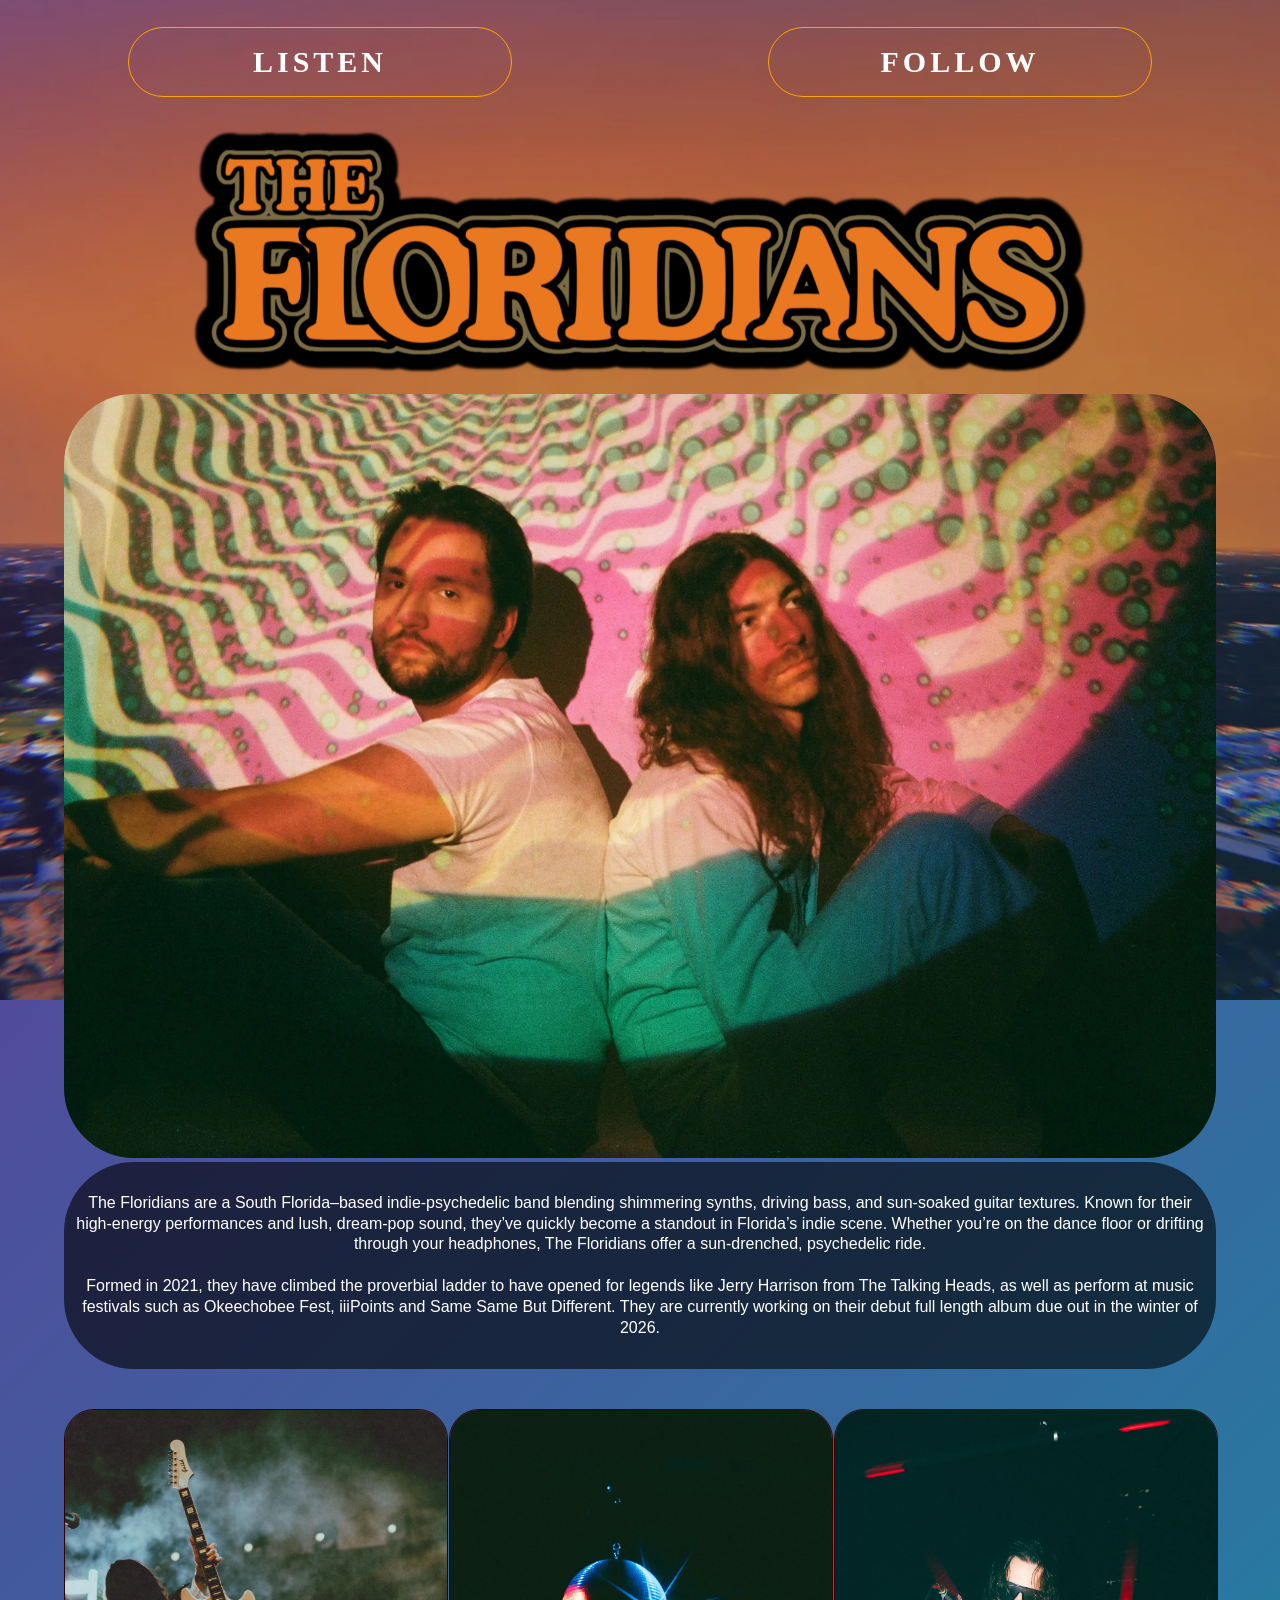
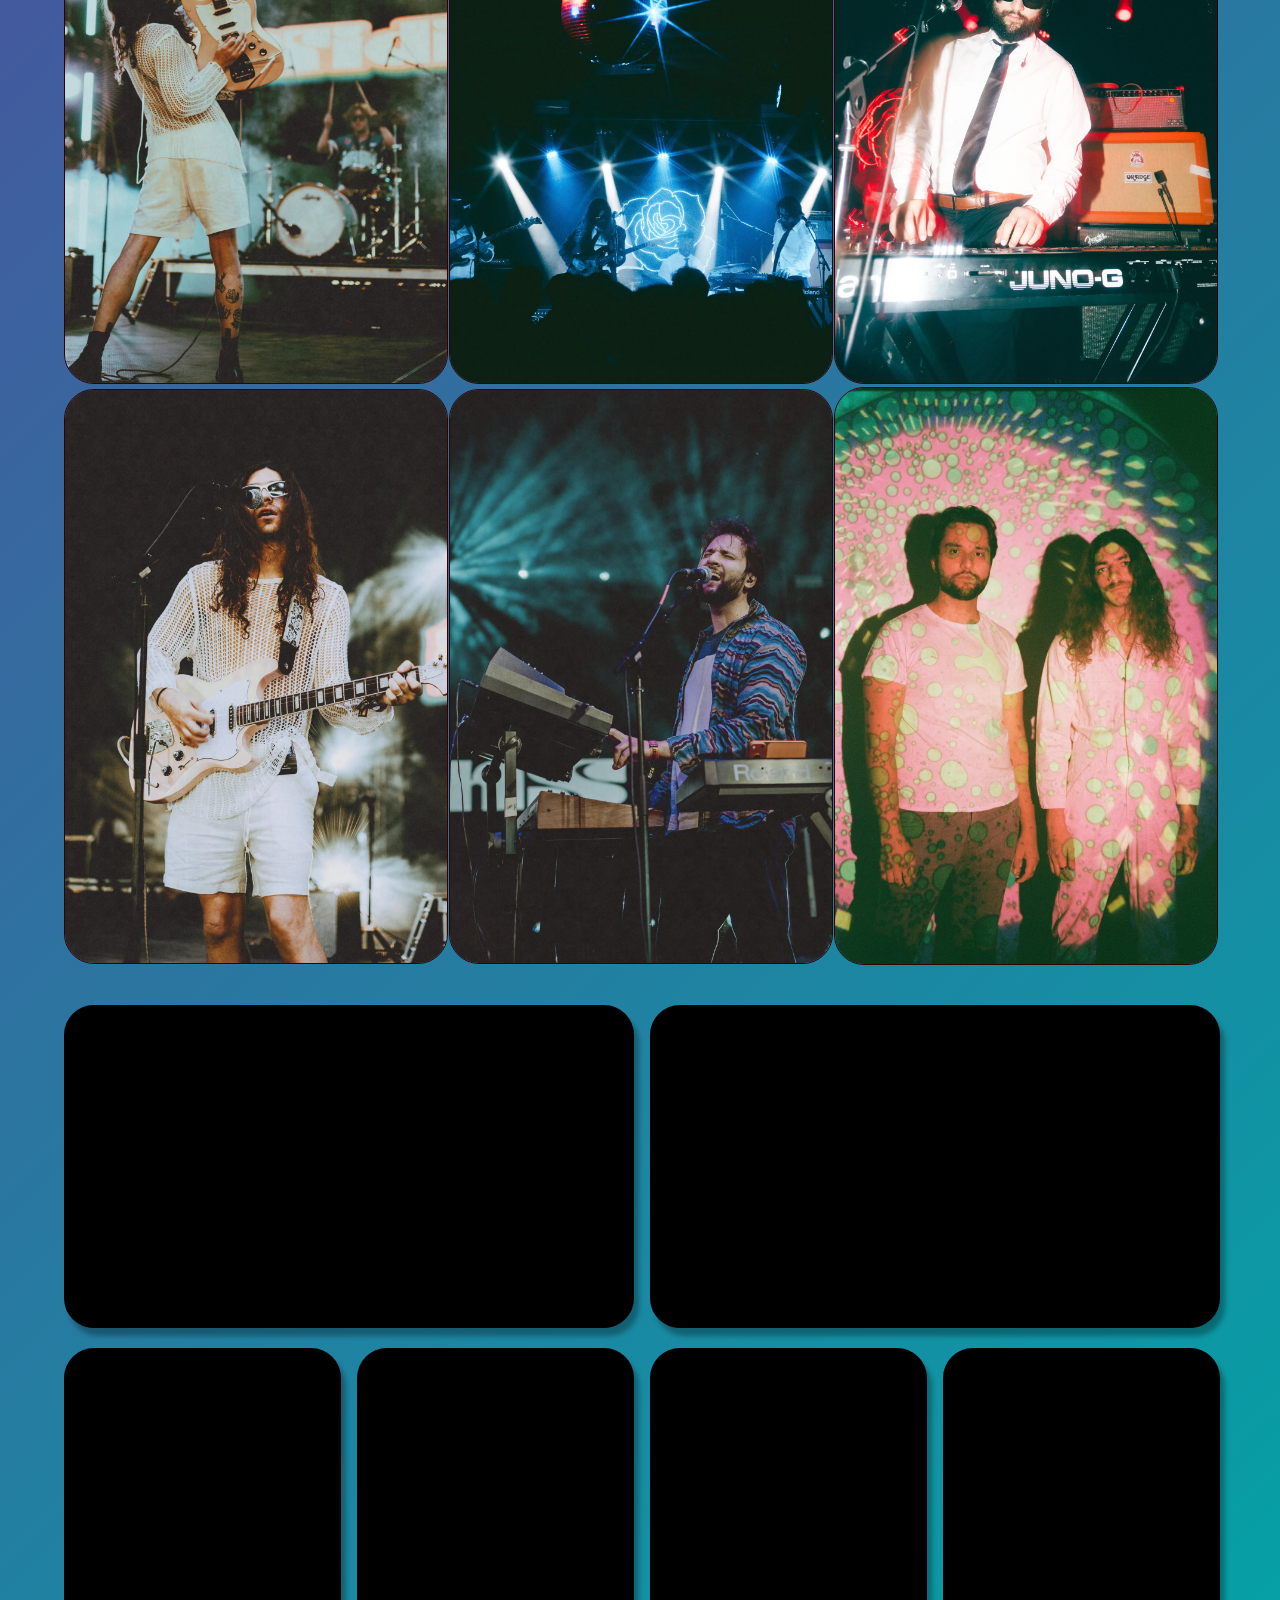
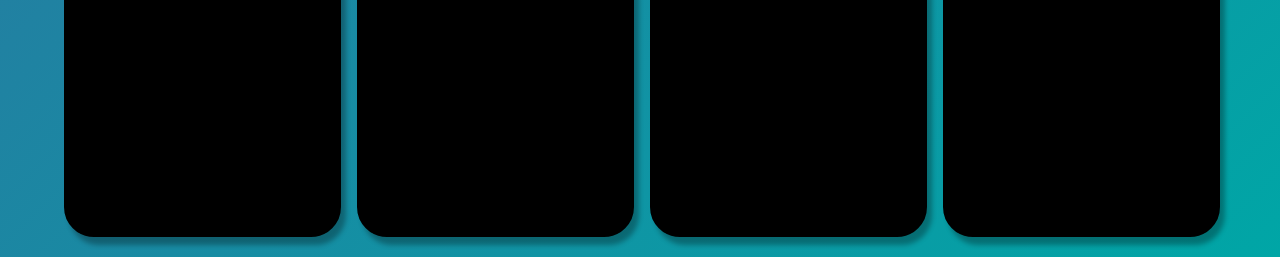
==== index.html @ f5551c06 "Added more videos" ====
<!DOCTYPE html>

<html lang="en">
	<head>
		<!-- Google tag (gtag.js) -->
		<script async src="https://www.googletagmanager.com/gtag/js?id=G-EZ2QXYM2PD"></script>
		<script>
			window.dataLayer = window.dataLayer || [];
			function gtag(){dataLayer.push(arguments);}
			gtag('js', new Date());

			gtag('config', 'G-EZ2QXYM2PD');
		</script>

		<meta charset="UTF-8">
		<title>The Floridians</title>

		<meta name="viewport" content="width=device-width, initial-scale=1.0, viewport-fit=cover">

		<link rel="stylesheet" href="CSS/general.css">
		<link rel="stylesheet" href="CSS/header.css">
		<link rel="stylesheet" href="CSS/main.css">
		<link rel="stylesheet" href="CSS/videos.css">
		<link rel="stylesheet" href="CSS/PromoPics.css">
		<link rel="stylesheet" href="CSS/popups.css">
		<link rel="stylesheet" href="CSS/linkButtons.css">

		<link rel="icon" type="image/png" href="FloridiansPictures/The Floridians-2.svg">

	</head>

	<body>

		<header class="header">
		</header>

		<div class = "headerButtonContainer">
			<div class="button">
				<button class="headerButton" id="openStreamingPlatforms">LISTEN</button>
			</div>

			<div class="button">
				<button class="headerButton" id="openSocials">FOLLOW</button>
			</div>
		</div>

		<dialog class="streamingPlatformPopup" id="socialsPopup">

				<video class="popupBackgroundVideo" autoplay muted loop playsinline>
					<source src="FloridiansPictures/3p_reel_floridians.mov" type="video/mp4">
				</video>

			<div class="popupContent">
				<button class="popupCloseButton" id="closeSocials">X</button>
				<h2>Follow The Floridians</h2>
				<div class="streamingPlatformList">
					<a class="streamingPlatformLink" href="https://www.instagram.com/thefloridiansband?utm_source=ig_web_button_share_sheet&igsi=ZDNlZDc0MzIxNw==" target="_blank">
						<img class="streamingLogo" src="FloridiansPictures/socialsLogo/instagram.svg" alt="Instagram">
					</a>
					<a class="streamingPlatformLink" href="https://www.tiktok.com/@thefloridiansband" target="_blank">
						<img class="streamingLogo" src="FloridiansPictures/socialsLogo/tiktok.svg" alt="TikTok">
					</a>
					<a class="streamingPlatformLink" href="https://www.youtube.com/@TheFloridians" target="_blank">
						<img class="streamingLogo" src="FloridiansPictures/socialsLogo/youtube.svg" alt="YouTube">
					</a>
					<a class="streamingPlatformLink" href="https://www.facebook.com/thefloridiansband/" target="_blank">
						<img class="streamingLogo" src="FloridiansPictures/socialsLogo/facebook.svg" alt="Facebook">
					</a>
					<a class="streamingPlatformLink" href="https://www.youtube.com/embed/QDia3e12czc?autoplay=1" target="_blank">
						<img class="streamingLogo" src="FloridiansPictures/socialsLogo/x.svg" alt="X">
					</a>
					<a class="streamingPlatformLink" href="https://www.youtube.com/embed/QDia3e12czc?autoplay=1" target="_blank">
						<img class="streamingLogo" src="FloridiansPictures/socialsLogo/bandcamp.svg" alt="BandCamp">
					</a>
					<a class="streamingPlatformLink" href="https://www.threads.com/@thefloridiansband" target="_blank">
						<img class="streamingLogo" src="FloridiansPictures/socialsLogo/threads.png" alt="Threads">
					</a>
				</div>
			</div>
		</dialog>

		<dialog class="streamingPlatformPopup" id="streamingPlatformsPopup">
			<video class="popupBackgroundVideo" autoplay muted loop playsinline>
				<source src="FloridiansPictures/copy_509F8D40-8C6A-4B45-8958-5988C7917666.MP4" type="video/mp4">
			</video>

			<div class="popupContent">
				<button class="popupCloseButton" id="closeStreamingPlatforms">X</button>
				<h2>Stream The Floridians Anywhere</h2>
				<div class="streamingPlatformList">
					<a class="streamingPlatformLink" href="https://open.spotify.com/artist/0bfisWAKeTgT3JMMxTUM9r?si=rfEm60VYQiuInTXdhNrtGw" target="_blank">
						<img class="streamingLogo" src="FloridiansPictures/streamingLogos/spotify.svg" alt="Spotify">
					</a>
					<a class="streamingPlatformLink" href="https://music.apple.com/us/artist/the-floridians/1614185028" target="_blank">
						<img class="streamingLogo" src="FloridiansPictures/streamingLogos/apple-music.svg" alt="Apple Music">
					</a>
					<a class="streamingPlatformLink" href="https://tidal.com/artist/4366032" target="_blank">
						<img class="streamingLogo" src="FloridiansPictures/streamingLogos/tidal.svg" alt="Tidal">
					</a>
					<a class="streamingPlatformLink" href="https://soundcloud.com/thefloridiansband" target="_blank">
						<img class="streamingLogo" src="FloridiansPictures/streamingLogos/soundcloud.svg" alt="SoundCloud">
					</a>
					<a class="streamingPlatformLink" href="https://music.youtube.com/channel/UCwfnJFEpa6EDxDknet7xW6w" target="_blank">
						<img class="streamingLogo" src="FloridiansPictures/streamingLogos/youtube-music.svg" alt="YouTube Music">
					</a>
					<a class="streamingPlatformLink" href="https://music.amazon.com/artists/B09VGGH9JL/the-floridians" target="_blank">
						<img class="streamingLogo" src="FloridiansPictures/streamingLogos/amazon-music.webp" alt="Amazon Music">
					</a>
					<a class="streamingPlatformLink" href="https://www.pandora.com/artist/the-floridians/ARnqcPn7gpn7tV" target="_blank">
						<img class="streamingLogo" src="FloridiansPictures/streamingLogos/pandora.svg" alt="Pandora">
					</a>
					<a class="streamingPlatformLink" href="https://www.iheart.com/artist/the-floridians-37706692" target="_blank">
						<img class="streamingLogo" src="FloridiansPictures/streamingLogos/iheart.svg" alt="iHeart">
					</a>
				</div>
			</div>
		</dialog>

		<main class="mainSectionContainer">
			<div class="logoContainer">
				<img class="logo" src="FloridiansPictures/The_Floridians_cropped.svg" alt="">
			</div>

			<div class="mainSection">
				<img class="bioImage" src="FloridiansPictures/000006370037.webp" alt="The Floridians Photo">
				<div class="bio">
					<div class="bioParagraph">
						<p class="bioText">
							The Floridians are a South Florida–based indie-psychedelic band blending shimmering synths, driving bass, and sun-soaked guitar textures.
							Known for their high-energy performances and lush, dream-pop sound, they’ve quickly become a standout in Florida’s indie scene.
							Whether you’re on the dance floor or drifting through your headphones, The Floridians offer a sun-drenched, psychedelic ride.
							<br><br>
							Formed in 2021, they have climbed the proverbial ladder to have opened for legends like Jerry Harrison from The Talking Heads, as well as perform at music festivals such as Okeechobee Fest, iiiPoints and Same Same But Different.
							They are currently working on their debut full length album due out in the winter of 2026.
						</p>
					</div>
				</div>
			</div>

			<section class="promoPicContainer">
				<h1 class="promoPicTitle"></h1>
				<div class="promoPicGrid">
					<img class="promoPic" src="FloridiansPictures/PromoPhotos/Ian%20Guitar%20Okee.webp" alt="Ian Guitar">
					<img class="promoPic" src="FloridiansPictures/PromoPhotos/DiscoBall.webp" alt="Discoball">
					<img class="promoPic" src="FloridiansPictures/PromoPhotos/David%20Keys.webp" alt="David Keys">
					<img class="promoPic" src="FloridiansPictures/PromoPhotos/Ian%20Guitar%20Singer.webp" alt="Ian Guitar/singing">
					<img class="promoPic" src="FloridiansPictures/PromoPhotos/David%20Singing.webp" alt="David Singing">
					<img class="promoPic" src="FloridiansPictures/PromoPhotos/000006370030-2.webp" alt="Leaning Back">
				</div>
			</section>

			<section class="videosContainer">
				<h1 class="videoTitle"></h1>
				<div class="videoGridHorizontal">
					<iframe class="videoHorizontal"
					        src="https://www.youtube.com/embed/TG09lIoA9UI"
					        title="The Ground Performance"
					        loading="lazy"
					        allowfullscreen>
					</iframe>
					<iframe class="videoHorizontal"
					        src="https://www.youtube.com/embed/7DjycvzYC7Y?si=wHOdWYs0V5wQ3oJu"
					        title="The Floridians - Dunes (Live at the Bridge)"
					        loading="lazy"
					        allowfullscreen>
					</iframe>
				</div>

				<div class="videoGridVertical">
					<iframe class="videoVertical"
					        src="https://www.youtube.com/embed/Mc1hu1911jY"
					        title="Welcome to The Floridians"
					        loading="lazy"
					        allowfullscreen>
					</iframe>
					<iframe class="videoVertical"
					        src="https://www.youtube.com/embed/_6HzLIJPH2A"
					        title="The Ground Performance"
					        loading="lazy"
					        allowfullscreen>
					</iframe>
					<iframe class="videoVertical"
					        src="https://www.youtube.com/embed/_6HzLIJPH2A"
					        title="The Ground Performance"
					        loading="lazy"
					        allowfullscreen>
					</iframe>
					<iframe class="videoVertical"
					        src="https://www.youtube.com/embed/_6HzLIJPH2A"
					        title="The Ground Performance"
					        loading="lazy"
					        allowfullscreen>
					</iframe>
				</div>

			</section>
		</main>
		<script src="Javascript/StreamingPlatforms.js"></script>
	</body>

</html>
---- CSS/general.css ----
html {
    background: black;
    background: linear-gradient(135deg, rebeccapurple, #00a6a6);
}


body {
    margin: 0;
    min-height: 100vh;
    position: relative;
    isolation: isolate;
}

body::before {
    content: "";
    position: fixed;
    top: -100px;
    right: 0;
    bottom: -100px;
    left: 0;

    background-image: url("../FloridiansPictures/IMG_6022.webp");
    background-position: center;
    background-size: cover;
    background-repeat: no-repeat;
    opacity: .7;

    z-index: -1;
}
---- CSS/header.css ----
.header{
    width: 100%;
    height: 20px;
}


@media (max-width: 650px) {

    .header {
        height: 60px;
        border-radius: 50px;
        min-width: 300px;
    }

    .title {
        font-size: 25px;
        white-space: nowrap;
    }

    .headerPicture {
        height: 28px;
    }

}
---- CSS/main.css ----
/* Front Page*/
.mainSectionContainer{
    position: relative;
    display: flex;
    flex-direction: column;
    align-items: center;
    width: 100%;
    margin-top: 110px;
}

.mainSection{
    margin-top: 20px;
    width: min(90%, 1250px);

}

.logoContainer {
    width: 100%;
}

.logo {
    display: block;
    width: 70%;
    margin: 0 auto;
}

.bioImage{
    width: 100%;
    border-radius: 70px;
}

.bio{
    border-radius: 70px;
    z-index: 102;
    font-stretch: auto;
    background-color: rgba(0, 0, 0, 0.6);
}

.bioHeader{
    text-align: center;
    color: #ffffff;
    font-weight: 700;
    margin-bottom: -5px;
}

.bioParagraph{
    text-align: center;
    padding: 15px 10px 15px 10px;
    font-family: Helvetica, serif;
    font-weight: 500;
    line-height: 130%;
    color: white;
}

@media (max-width: 1040px) {

    .bioParagraph {
        padding: 20px 10px 10px 20px;
        font-size: 16px;
    }

}

@media (max-width: 650px) {

    .mainSectionContainer{
        margin-top: 70px;
    }

    .bioParagraph {
        padding: 15px 15px 15px 25px;
        font-size: 14px;
    }
}

@media (max-width: 500px){
    .mainSectionContainer{
        margin-top: 55px;
    }
}
---- CSS/videos.css ----
.videosContainer{
    width: 90%;
    margin: 0 auto 20px;
}

.videoTitle{
    font-family: Georgia, serif;
    font-weight: bold;
    text-align: center;
    color: lightgrey;
    letter-spacing: 1px;
    text-decoration: underline;
}

.videoGridHorizontal{
    display: grid;
    grid-template-columns: repeat(2, minmax(0, 1fr));
    gap: 20px;
    justify-content: center;
}

.videoGridVertical{
    display: grid;
    grid-template-columns: repeat(4, minmax(0, 1fr));
    gap: 20px;
    justify-content: center;
}
.videoHorizontal{
    width: 100%;
    aspect-ratio: 16 / 9;
    object-fit: contain;
    background-color: black;
    border: 2px solid black;
    border-radius: 30px;
    box-shadow: 5px 8px 5px rgba(0, 0, 0, 0.3);
    margin-bottom: 20px;
}

.videoVertical{
    width: 100%;
    aspect-ratio: 9 / 16;
    object-fit: contain;
    background-color: black;
    border-style: solid;
    border-width: 2px;
    border-radius: 30px;
    border-color: black;
    box-shadow: 5px 8px 5px rgba(0, 0, 0, 0.3);

}



@media (max-width: 1040px) {

    .videoGridVertical {
        grid-template-columns: repeat(2, minmax(120px, 900px));
    }

    .videoGridHorizontal{
        grid-template-columns: minmax(250px, 900px);
    }
}
---- CSS/PromoPics.css ----
.promoPicContainer{
    width: 90%;
    margin: 20px auto;
    justify-items: center;
}

.promoPicGrid{
    display: grid;
    grid-template-columns: repeat(3, 1fr);
    justify-content: center;
    align-items: center;
    gap: 3px;
}

.promoPic{
    width: 100%;
    border-radius: 30px;
    border: solid 1px #350000;
}

.promoPicTitle{
    font-family: Georgia, serif;
    font-weight: bold;
    text-align: center;
    color: lightgrey;
    letter-spacing: 1px;
    text-decoration: underline;
    white-space: nowrap;
}

@media (max-width: 1040px) {

    .promoPicGrid {
        grid-template-columns: repeat(2, minmax(140px, 1fr));
    }
}
---- CSS/popups.css ----
.streamingPlatformPopup{
    position: fixed;
    width: max(300px, 25%);
    height: 600px;
    background: none;
    border-radius: 40px;}

.popupCloseButton{
    position: fixed;
    text-align: right;
    background-color: transparent;
    color: #a5a5a5;
    cursor: pointer;
    border-radius: 50%;
    border: #a5a5a5 1px solid;
}

.popupContent{
    position: relative;
    z-index: 1;

    height: 100%;
    overflow-y: auto;

    color: white;
}

.popupBackgroundVideo{
    position: absolute;
    inset: 0;
    padding: 0;

    width: 100%;
    height: 100%;

    object-fit: cover;
    z-index: 0;
}

.streamingPlatformPopup::backdrop {
    background-color: rgba(0, 0, 0, 0.7);
}

.streamingPlatformPopup h2{
    font-family: Georgia, serif;
    -webkit-text-stroke: 1px black;
    font-size: 25px;
    text-align: center;
    padding-top: 60px;

}

.popupHeaderImage{
    display: block;
    margin: 0 auto 10px;
    border: black 1px solid;
    border-radius: 10px;
}

.streamingPlatformList{
    padding-top: 50px;
    display: flex;
    flex-direction: column;
    flex: 1;
    width: 100%;
    row-gap: 10px;
}

.streamingPlatformLink{
    display: flex;
    justify-content: center;
    flex: 1;
    border: 2px solid black;
    border-radius: 20px;
    padding: 5px 5px;
    justify-items: center;
    background-color: #e1e1e1;
    box-shadow: 2px 3px 8px rgb(60 60 60);
}

.streamingLogo{
    width: 100px;
    height: 27px;
}
---- CSS/linkButtons.css ----
.headerButtonContainer{
    position: fixed;
    top: 27px;
    display: flex;
    width: 100%;
    z-index: 500;
    align-items: center;
    margin: 0;
}

.button{
    display: flex;
    flex: 1;
    justify-content: space-evenly;
}

.headerButton{
    width: 60%;
    font-family: Georgia, serif;
    font-weight: bold;
    font-size: clamp(17px, 3vw, 30px);
    height: 70px;
    border-radius: 40px;
    cursor: pointer;
    color: white;
    border: orange 1px solid;
    background: transparent;
    letter-spacing: 4px;

    /*box-shadow:*/
    /*    0 0 10px orange,*/
    /*    0 0 20px #810081;*/

    animation: bgcolor 10s ease-in-out infinite, textglow 10s ease-in-out infinite;
}

@media (max-width: 500px) {
    .headerButton{
        width: 70%;
        height: 55px;
    }
}

@keyframes bgcolor {
    0% {
        box-shadow: 0 0 20px orange,
                    0 0 40px #810081;
    }

    50% {
        box-shadow: 0 0 30px orange,
                    0 0 30px #810081;
    }

    100% {
        box-shadow: 0 0 20px orange,
                    0 0 40px #810081;
    }
}

@keyframes textglow {
    0%{
        text-shadow: 0 0 0 #ffffff,
                    0 0 5px #ffffff;
    }

    50%{
        text-shadow: 0 0 1px #ffffff,
                     0 0 2px #ffffff,
                    0 0 3px #ffffff;
    }

    100%{
        text-shadow: 0 0 0 #ffffff,
        0 0 5px #ffffff;
    }

}
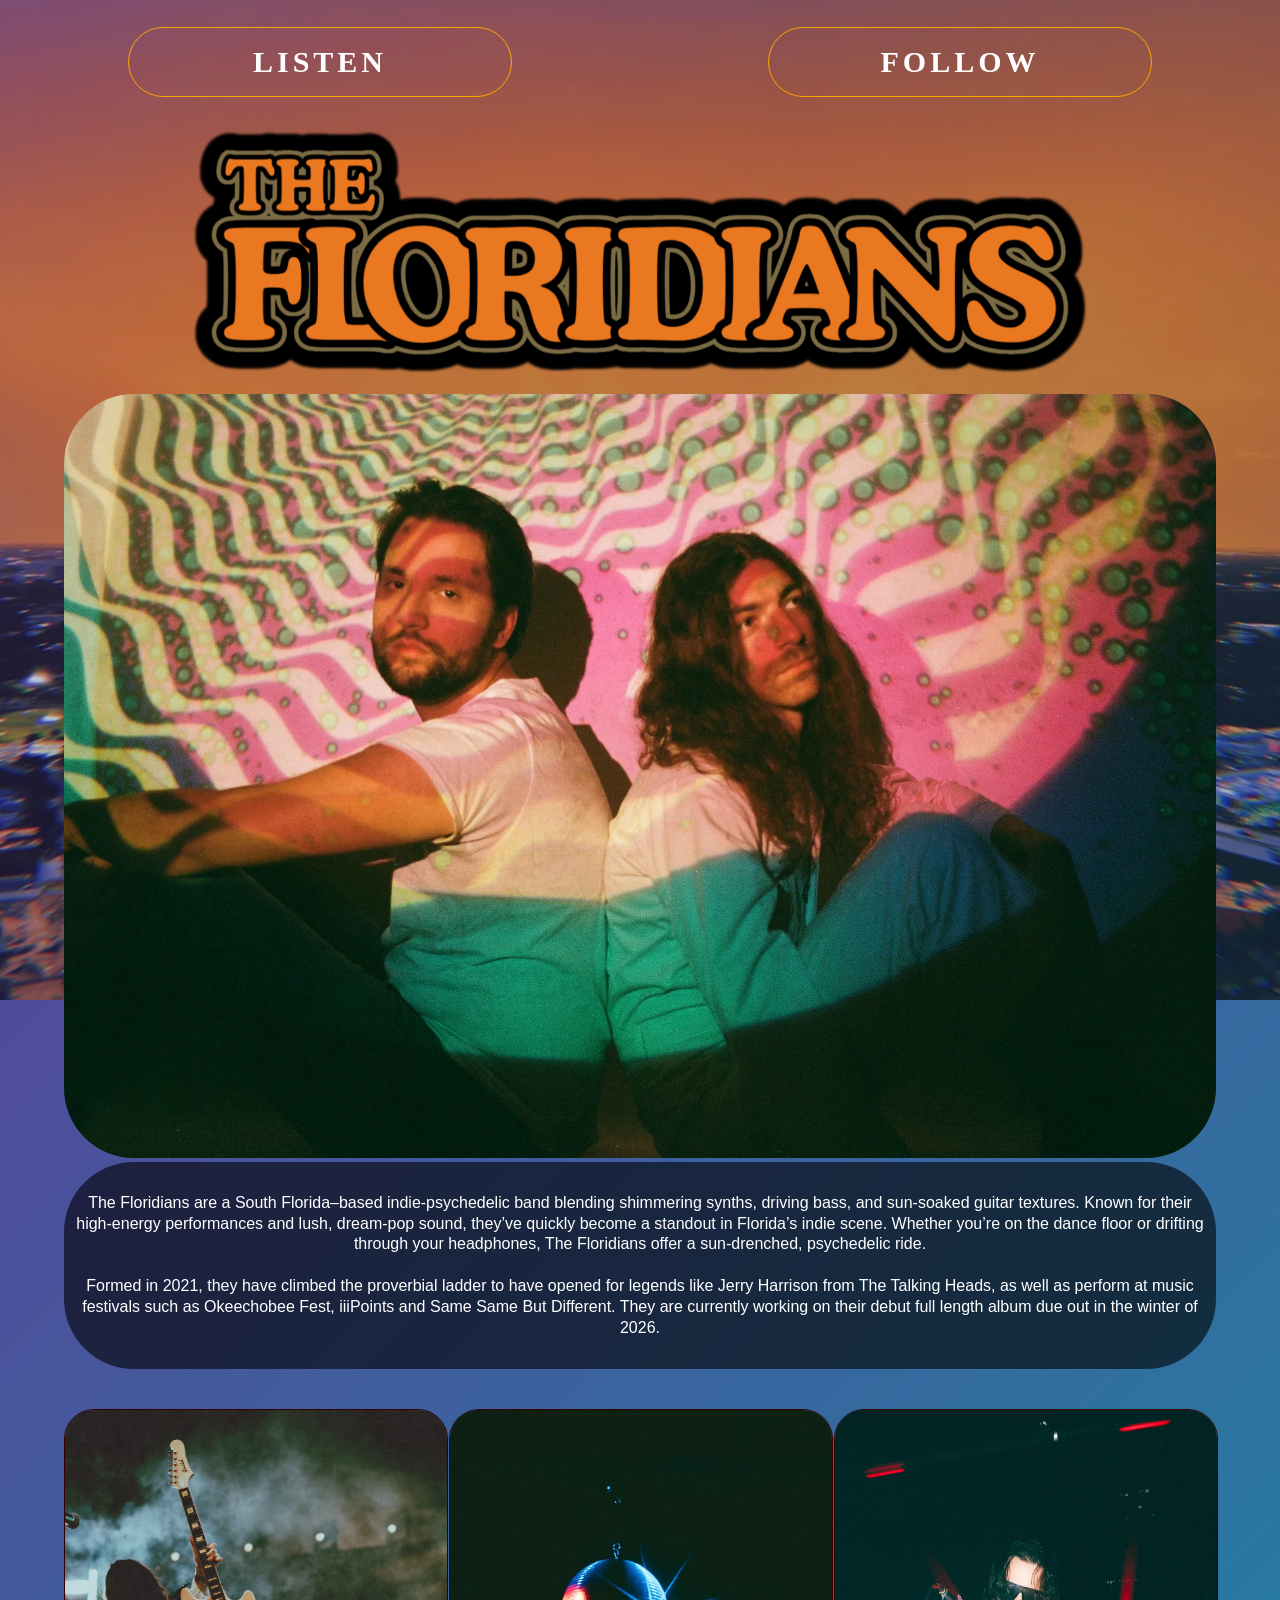
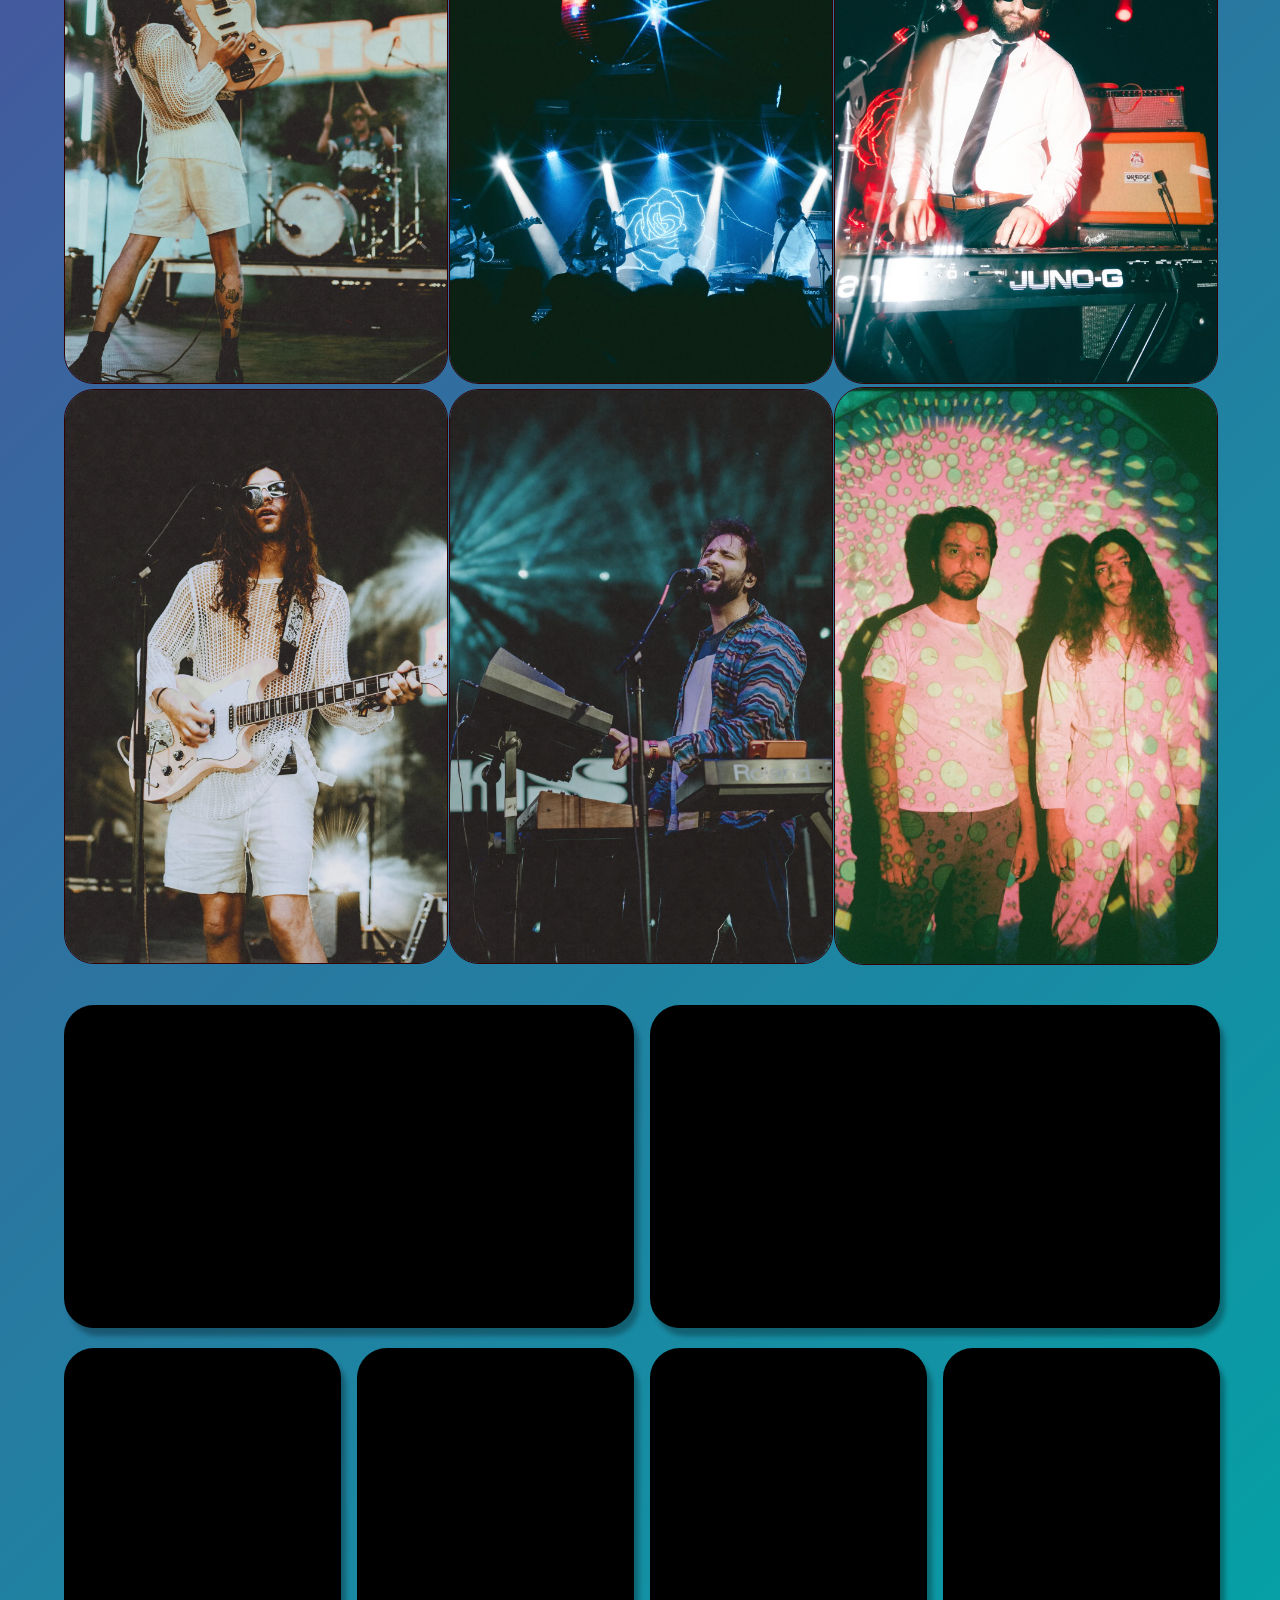
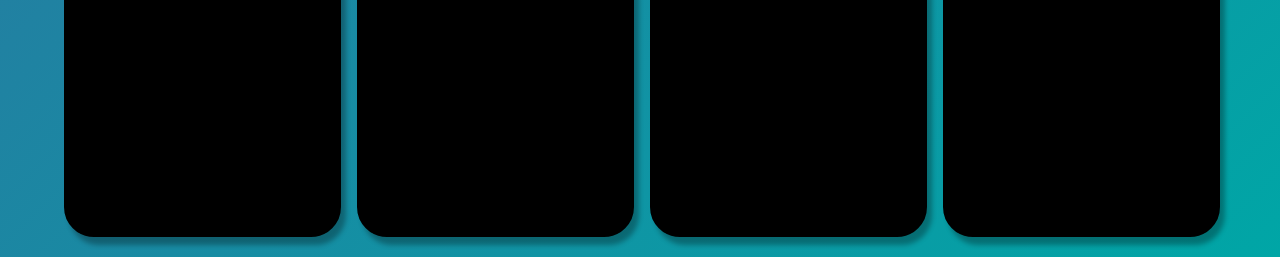
==== commit 9f0377f5: "Added x and bandcamp" ====
--- a/index.html
+++ b/index.html
@@ -66,10 +66,10 @@
 					<a class="streamingPlatformLink" href="https://www.facebook.com/thefloridiansband/" target="_blank">
 						<img class="streamingLogo" src="FloridiansPictures/socialsLogo/facebook.svg" alt="Facebook">
 					</a>
-					<a class="streamingPlatformLink" href="https://www.youtube.com/embed/QDia3e12czc?autoplay=1" target="_blank">
+					<a class="streamingPlatformLink" href="https://x.com/thefloridiansx" target="_blank">
 						<img class="streamingLogo" src="FloridiansPictures/socialsLogo/x.svg" alt="X">
 					</a>
-					<a class="streamingPlatformLink" href="https://www.youtube.com/embed/QDia3e12czc?autoplay=1" target="_blank">
+					<a class="streamingPlatformLink" href="https://thefloridians.bandcamp.com/" target="_blank">
 						<img class="streamingLogo" src="FloridiansPictures/socialsLogo/bandcamp.svg" alt="BandCamp">
 					</a>
 					<a class="streamingPlatformLink" href="https://www.threads.com/@thefloridiansband" target="_blank">
@@ -153,20 +153,32 @@
 				<h1 class="videoTitle"></h1>
 				<div class="videoGridHorizontal">
 					<iframe class="videoHorizontal"
+					        src="https://www.youtube.com/embed/7DjycvzYC7Y?si=wHOdWYs0V5wQ3oJu"
+					        title="The Floridians - Dunes (Live at the Bridge)"
+					        loading="lazy"
+					        allowfullscreen>
+					</iframe>
+					<iframe class="videoHorizontal"
 					        src="https://www.youtube.com/embed/TG09lIoA9UI"
 					        title="The Ground Performance"
 					        loading="lazy"
 					        allowfullscreen>
 					</iframe>
-					<iframe class="videoHorizontal"
-					        src="https://www.youtube.com/embed/7DjycvzYC7Y?si=wHOdWYs0V5wQ3oJu"
-					        title="The Floridians - Dunes (Live at the Bridge)"
-					        loading="lazy"
-					        allowfullscreen>
-					</iframe>
 				</div>
 
 				<div class="videoGridVertical">
+					<iframe class="videoVertical"
+					        src="https://www.youtube.com/embed/D9tQOfuk9Lw"
+					        title="Okeechobee 2026"
+					        loading="lazy"
+					        allowfullscreen>
+					</iframe>
+					<iframe class="videoVertical"
+					        src="https://www.youtube.com/embed/LJN0k7hj8_U"
+					        title="iiiPoints 2024"
+					        loading="lazy"
+					        allowfullscreen>
+					</iframe>
 					<iframe class="videoVertical"
 					        src="https://www.youtube.com/embed/Mc1hu1911jY"
 					        title="Welcome to The Floridians"
@@ -174,20 +186,8 @@
 					        allowfullscreen>
 					</iframe>
 					<iframe class="videoVertical"
-					        src="https://www.youtube.com/embed/_6HzLIJPH2A"
-					        title="The Ground Performance"
-					        loading="lazy"
-					        allowfullscreen>
-					</iframe>
-					<iframe class="videoVertical"
-					        src="https://www.youtube.com/embed/_6HzLIJPH2A"
-					        title="The Ground Performance"
-					        loading="lazy"
-					        allowfullscreen>
-					</iframe>
-					<iframe class="videoVertical"
-					        src="https://www.youtube.com/embed/_6HzLIJPH2A"
-					        title="The Ground Performance"
+					        src="https://www.youtube.com/embed/SMhlwYawVtI"
+					        title="The Ground 2022"
 					        loading="lazy"
 					        allowfullscreen>
 					</iframe>
--- a/CSS/videos.css
+++ b/CSS/videos.css
@@ -53,12 +53,12 @@
 
 @media (max-width: 1040px) {
 
+    .videoGridHorizontal{
+        grid-template-columns: minmax(250px, 900px);
+    }
+
     .videoGridVertical {
         grid-template-columns: repeat(2, minmax(120px, 900px));
-    }
-
-    .videoGridHorizontal{
-        grid-template-columns: minmax(250px, 900px);
     }
 }
 
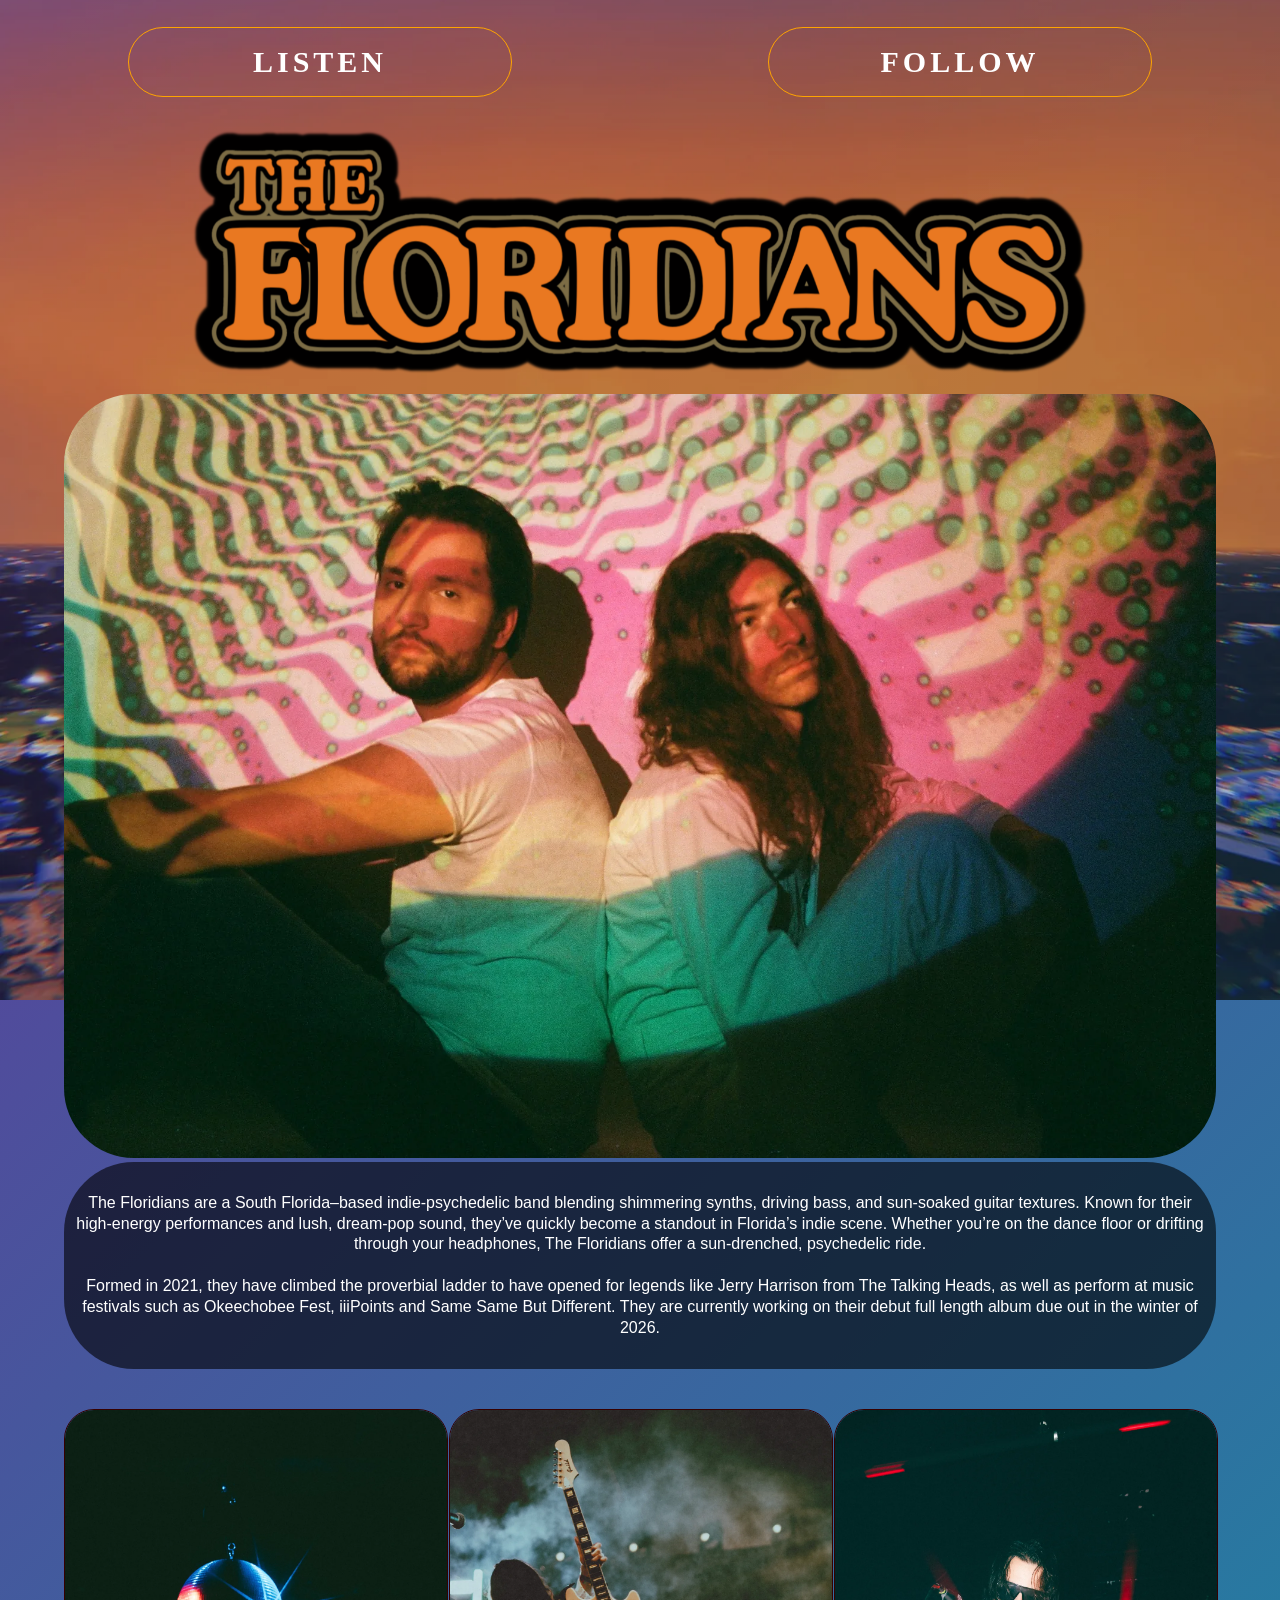
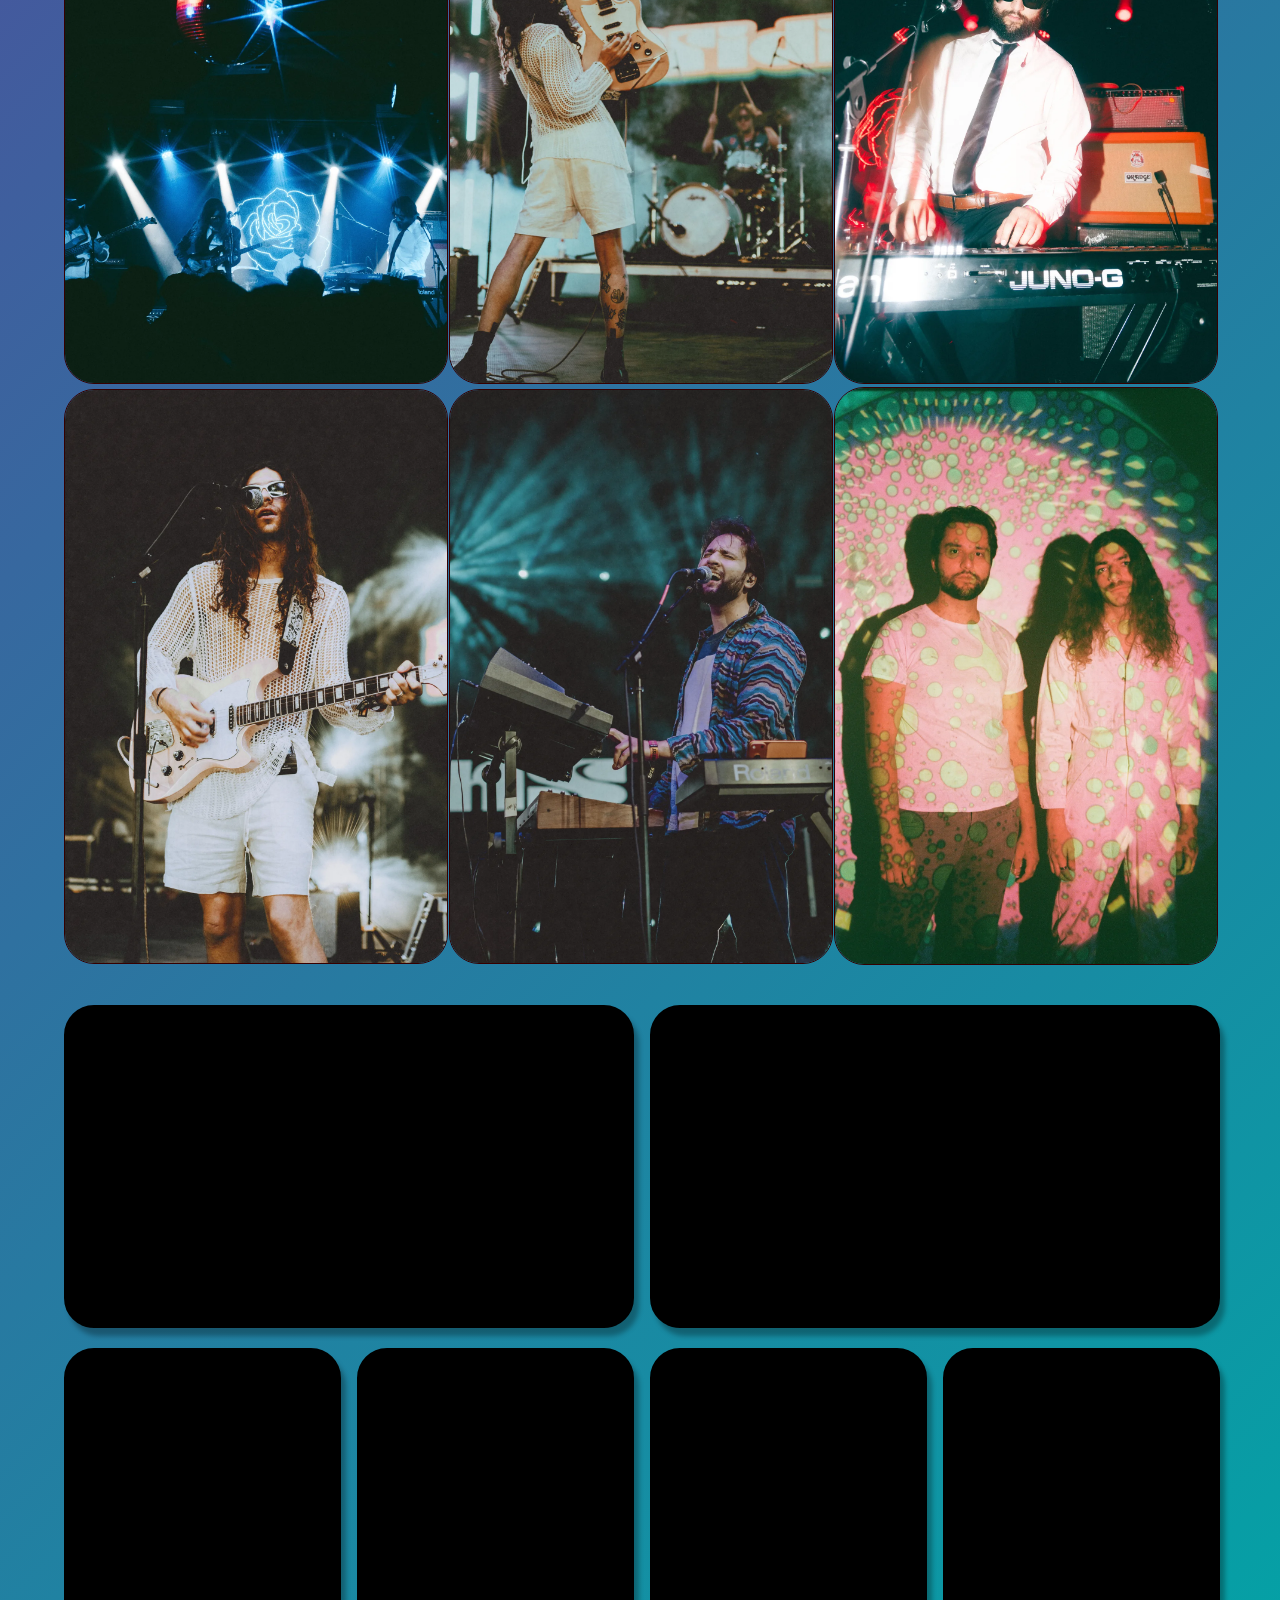
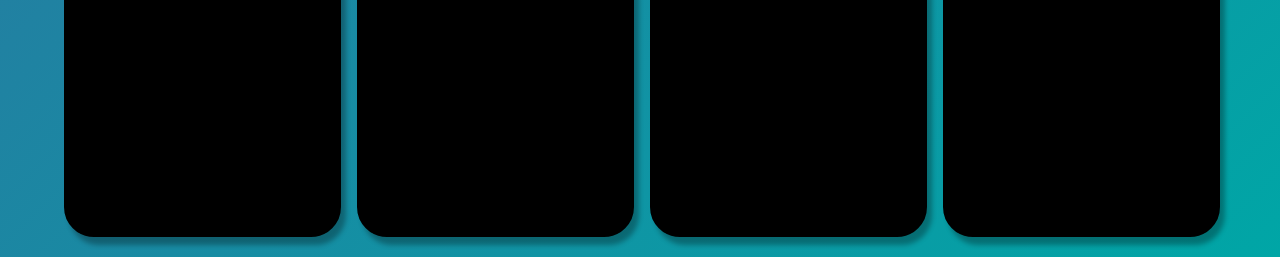
==== commit a249990b: "Changed photos order" ====
--- a/index.html
+++ b/index.html
@@ -140,8 +140,8 @@
 			<section class="promoPicContainer">
 				<h1 class="promoPicTitle"></h1>
 				<div class="promoPicGrid">
+					<img class="promoPic" src="FloridiansPictures/PromoPhotos/DiscoBall.webp" alt="Discoball">
 					<img class="promoPic" src="FloridiansPictures/PromoPhotos/Ian%20Guitar%20Okee.webp" alt="Ian Guitar">
-					<img class="promoPic" src="FloridiansPictures/PromoPhotos/DiscoBall.webp" alt="Discoball">
 					<img class="promoPic" src="FloridiansPictures/PromoPhotos/David%20Keys.webp" alt="David Keys">
 					<img class="promoPic" src="FloridiansPictures/PromoPhotos/Ian%20Guitar%20Singer.webp" alt="Ian Guitar/singing">
 					<img class="promoPic" src="FloridiansPictures/PromoPhotos/David%20Singing.webp" alt="David Singing">
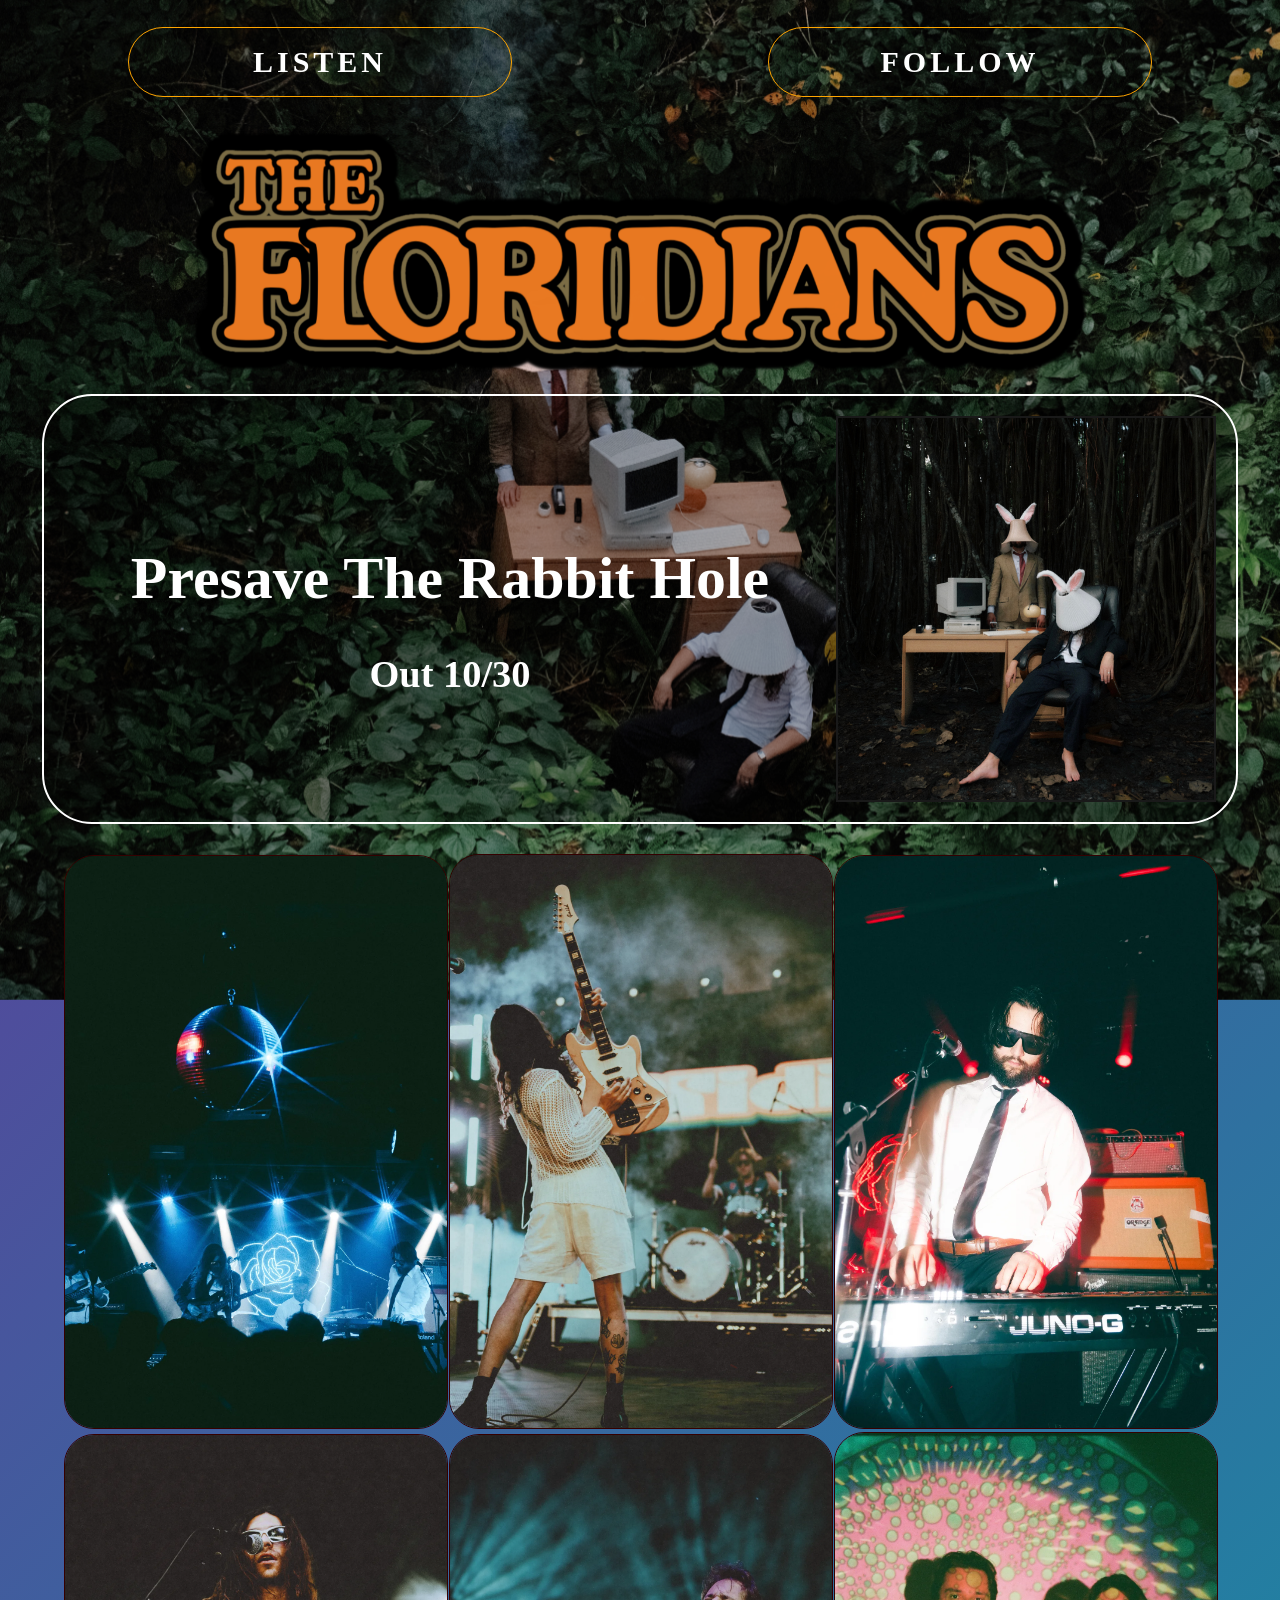
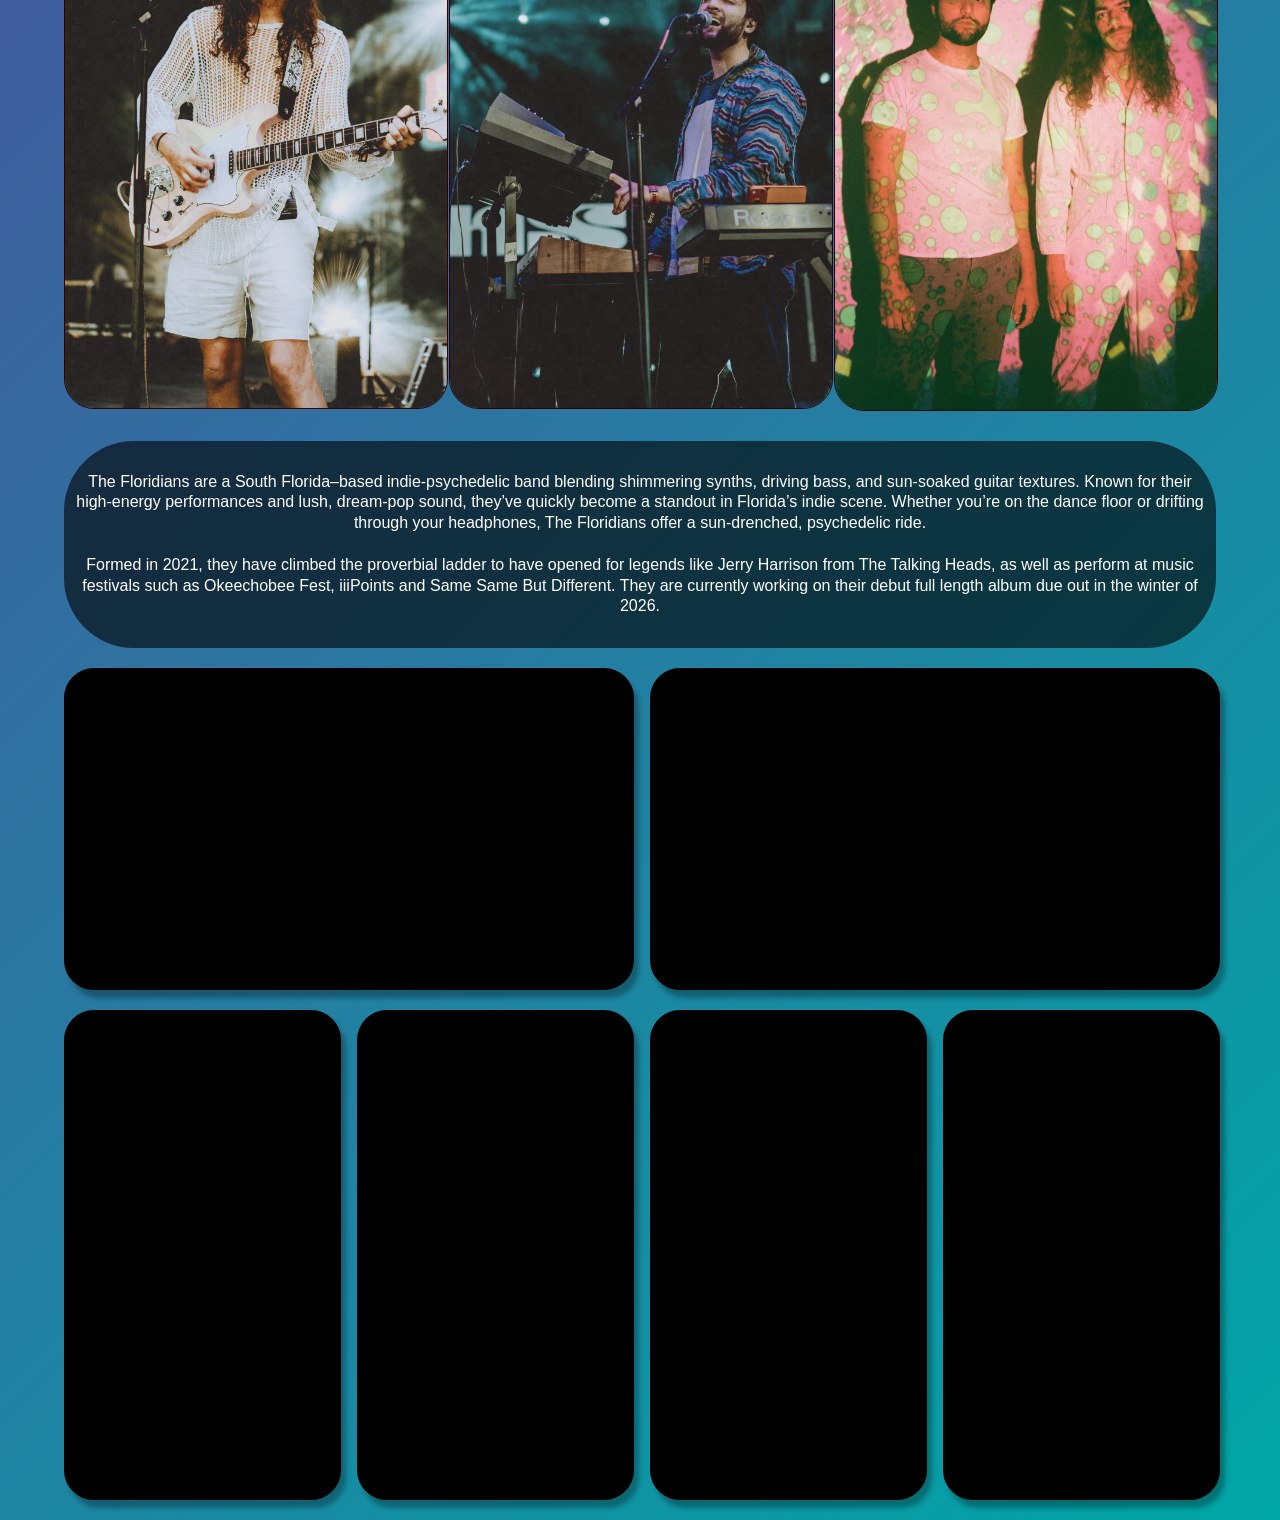
==== commit 51205035: "Changed the layout to promote The Rabbit Hole" ====
--- a/index.html
+++ b/index.html
@@ -24,6 +24,7 @@
 		<link rel="stylesheet" href="CSS/PromoPics.css">
 		<link rel="stylesheet" href="CSS/popups.css">
 		<link rel="stylesheet" href="CSS/linkButtons.css">
+		<link rel="stylesheet" href="CSS/newRelease.css">
 
 		<link rel="icon" type="image/png" href="FloridiansPictures/The Floridians-2.svg">
 
@@ -117,12 +118,73 @@
 		</dialog>
 
 		<main class="mainSectionContainer">
+
 			<div class="logoContainer">
 				<img class="logo" src="FloridiansPictures/The_Floridians_cropped.svg" alt="">
 			</div>
 
+			<a class="newReleaseContainer" href="https://distrokid.com/hyperfollow/thefloridians/the-rabbit-hole?ref=release" target="_blank">
+				<div class="newReleaseText">
+					<h3>Presave The Rabbit Hole</h3>
+					<p>Out 10/30</p>
+				</div>
+				<img class="newReleaseImage" src="FloridiansPictures/IMG_8281.JPEG" alt="New Release">
+			</a>
+
+<!--			<button class="newReleaseContainer" id="openNewRelease">-->
+<!--				<p class="newReleaseText">Stream the Rabbit Hole</p>-->
+<!--				<img class="newReleaseImage" src="FloridiansPictures/IMG_8281.JPEG" alt="New Release">-->
+<!--			</button>-->
+
+<!--			<dialog class="streamingPlatformPopup" id="newReleaseStreaming">-->
+
+<!--				<video class="popupBackgroundVideo" autoplay muted loop playsinline>-->
+<!--					<source src="FloridiansPictures/IMG_8389 2.mov" type="video/mp4">-->
+<!--				</video>-->
+
+<!--				<div class="popupContent">-->
+<!--					<button class="popupCloseButton" id="closeNewRelease">X</button>-->
+<!--					<h2>Stream The Rabbit Hole</h2>-->
+<!--					<div class="streamingPlatformList">-->
+<!--						<a class="streamingPlatformLink" href="https://www.instagram.com/thefloridiansband?utm_source=ig_web_button_share_sheet&igsi=ZDNlZDc0MzIxNw==" target="_blank">-->
+<!--							<img class="streamingLogo" src="FloridiansPictures/socialsLogo/instagram.svg" alt="Instagram">-->
+<!--						</a>-->
+<!--						<a class="streamingPlatformLink" href="https://www.tiktok.com/@thefloridiansband" target="_blank">-->
+<!--							<img class="streamingLogo" src="FloridiansPictures/socialsLogo/tiktok.svg" alt="TikTok">-->
+<!--						</a>-->
+<!--						<a class="streamingPlatformLink" href="https://www.youtube.com/@TheFloridians" target="_blank">-->
+<!--							<img class="streamingLogo" src="FloridiansPictures/socialsLogo/youtube.svg" alt="YouTube">-->
+<!--						</a>-->
+<!--						<a class="streamingPlatformLink" href="https://www.facebook.com/thefloridiansband/" target="_blank">-->
+<!--							<img class="streamingLogo" src="FloridiansPictures/socialsLogo/facebook.svg" alt="Facebook">-->
+<!--						</a>-->
+<!--						<a class="streamingPlatformLink" href="https://x.com/thefloridiansx" target="_blank">-->
+<!--							<img class="streamingLogo" src="FloridiansPictures/socialsLogo/x.svg" alt="X">-->
+<!--						</a>-->
+<!--						<a class="streamingPlatformLink" href="https://thefloridians.bandcamp.com/" target="_blank">-->
+<!--							<img class="streamingLogo" src="FloridiansPictures/socialsLogo/bandcamp.svg" alt="BandCamp">-->
+<!--						</a>-->
+<!--						<a class="streamingPlatformLink" href="https://www.threads.com/@thefloridiansband" target="_blank">-->
+<!--							<img class="streamingLogo" src="FloridiansPictures/socialsLogo/threads.png" alt="Threads">-->
+<!--						</a>-->
+<!--					</div>-->
+<!--				</div>-->
+<!--			</dialog>-->
+
+			<section class="promoPicContainer">
+				<h1 class="promoPicTitle"></h1>
+				<div class="promoPicGrid">
+					<img class="promoPic" src="FloridiansPictures/PromoPhotos/DiscoBall.webp" alt="Discoball">
+					<img class="promoPic" src="FloridiansPictures/PromoPhotos/Ian%20Guitar%20Okee.webp" alt="Ian Guitar">
+					<img class="promoPic" src="FloridiansPictures/PromoPhotos/David%20Keys.webp" alt="David Keys">
+					<img class="promoPic" src="FloridiansPictures/PromoPhotos/Ian%20Guitar%20Singer.webp" alt="Ian Guitar/singing">
+					<img class="promoPic" src="FloridiansPictures/PromoPhotos/David%20Singing.webp" alt="David Singing">
+					<img class="promoPic" src="FloridiansPictures/PromoPhotos/000006370030-2.webp" alt="Leaning Back">
+				</div>
+			</section>
+
 			<div class="mainSection">
-				<img class="bioImage" src="FloridiansPictures/000006370037.webp" alt="The Floridians Photo">
+				<!-- <img class="bioImage" src="FloridiansPictures/" alt="The Floridians Photo"> -->
 				<div class="bio">
 					<div class="bioParagraph">
 						<p class="bioText">
@@ -137,23 +199,11 @@
 				</div>
 			</div>
 
-			<section class="promoPicContainer">
-				<h1 class="promoPicTitle"></h1>
-				<div class="promoPicGrid">
-					<img class="promoPic" src="FloridiansPictures/PromoPhotos/DiscoBall.webp" alt="Discoball">
-					<img class="promoPic" src="FloridiansPictures/PromoPhotos/Ian%20Guitar%20Okee.webp" alt="Ian Guitar">
-					<img class="promoPic" src="FloridiansPictures/PromoPhotos/David%20Keys.webp" alt="David Keys">
-					<img class="promoPic" src="FloridiansPictures/PromoPhotos/Ian%20Guitar%20Singer.webp" alt="Ian Guitar/singing">
-					<img class="promoPic" src="FloridiansPictures/PromoPhotos/David%20Singing.webp" alt="David Singing">
-					<img class="promoPic" src="FloridiansPictures/PromoPhotos/000006370030-2.webp" alt="Leaning Back">
-				</div>
-			</section>
-
 			<section class="videosContainer">
 				<h1 class="videoTitle"></h1>
 				<div class="videoGridHorizontal">
 					<iframe class="videoHorizontal"
-					        src="https://www.youtube.com/embed/7DjycvzYC7Y?si=wHOdWYs0V5wQ3oJu"
+					        src="https://www.youtube.com/embed/iVfQ1AWMobI?si=h4CkFVuetbAZ0dUA"
 					        title="The Floridians - Dunes (Live at the Bridge)"
 					        loading="lazy"
 					        allowfullscreen>
@@ -165,7 +215,6 @@
 					        allowfullscreen>
 					</iframe>
 				</div>
-
 				<div class="videoGridVertical">
 					<iframe class="videoVertical"
 					        src="https://www.youtube.com/embed/D9tQOfuk9Lw"
@@ -194,7 +243,9 @@
 				</div>
 
 			</section>
+
 		</main>
+
 		<script src="Javascript/StreamingPlatforms.js"></script>
 	</body>
 
--- a/CSS/general.css
+++ b/CSS/general.css
@@ -14,16 +14,15 @@
 body::before {
     content: "";
     position: fixed;
-    top: -100px;
+    top: -200px;
     right: 0;
     bottom: -100px;
     left: 0;
 
-    background-image: url("../FloridiansPictures/IMG_6022.webp");
+    background-image: url("../FloridiansPictures/IMG_8274.JPG");
     background-position: center;
     background-size: cover;
     background-repeat: no-repeat;
-    opacity: .7;
 
     z-index: -1;
 }
--- a/CSS/header.css
+++ b/CSS/header.css
@@ -1,6 +1,6 @@
 .header{
     width: 100%;
-    height: 20px;
+    height:20px;
 }
 
 
--- a/CSS/main.css
+++ b/CSS/main.css
@@ -12,11 +12,11 @@
 .mainSection{
     margin-top: 20px;
     width: min(90%, 1250px);
-
 }
 
 .logoContainer {
     width: 100%;
+    maring-bottom: 80px;
 }
 
 .logo {
@@ -68,6 +68,10 @@
         margin-top: 70px;
     }
 
+    .logoContainer {
+        margin-bottom: 0;
+    }
+
     .bioParagraph {
         padding: 15px 15px 15px 25px;
         font-size: 14px;
--- a/CSS/PromoPics.css
+++ b/CSS/PromoPics.css
@@ -1,6 +1,6 @@
 .promoPicContainer{
     width: 90%;
-    margin: 20px auto;
+    margin: 10px auto;
     justify-items: center;
 }
 
--- a/CSS/popups.css
+++ b/CSS/popups.css
@@ -3,7 +3,8 @@
     width: max(300px, 25%);
     height: 600px;
     background: none;
-    border-radius: 40px;}
+    border-radius: 40px;
+}
 
 .popupCloseButton{
     position: fixed;
@@ -47,6 +48,7 @@
     font-size: 25px;
     text-align: center;
     padding-top: 60px;
+    hite-space: nowrap;
 
 }
 
--- a/CSS/newRelease.css
+++ b/CSS/newRelease.css
@@ -0,0 +1,91 @@
+.newReleaseContainer {
+    display: flex;
+    width: clamp(90%, 80%, 2rem);
+    background-color: rgb(0, 0, 0, .3);
+    justify-content: center;
+    align-items: center;
+    border-radius: 50px;
+    padding: 20px;
+    cursor: pointer;
+    margin-top: 20px;
+    animation: textglow 10s ease-in-out infinite;
+    border: white 2px solid;
+    text-decoration: none;
+}
+
+.newReleaseImage {
+    flex: 1;
+    width: clamp(20vw, 20vw, 100vw);
+    margin: 0px;
+    border: rgb(25, 25, 25) 2px solid;
+}
+
+.newReleaseText{
+    flex: 2;
+    font-size: clamp(1.25rem, 4vw, 4vw);
+    font-weight: bold;
+    color: white;
+    margin: 10px;
+    text-align: center;
+}
+
+.newReleaseText p {
+    font-size: clamp(1rem, 3.5vw, 3vw);
+    margin-top: -20px;
+}
+
+@media screen and (max-width: 500px) {
+    .newReleaseContainer {
+        padding: 10px;
+        border: none;
+        background-color: transparent;
+        margin-top: 10px;
+        margin-bottom: -30px;
+    }
+
+    .newReleaseImage {
+        width: 50%;
+    }
+
+    .newReleaseText {
+        border: white 2px solid;
+        padding: 10px;
+        border-radius: 50px;
+    }
+}
+
+@keyframes newReleasebgcolor {
+    0% {
+        box-shadow: 0 0 20px rgb(30, 50, 35),
+        0 0 40px rgb(30, 50, 35);
+    }
+
+    50% {
+        box-shadow: 0 0 30px rgb(50, 35, 25),
+        0 0 30px rgb(50, 35, 25);
+    }
+
+    100% {
+        box-shadow: 0 0 20px rgb(30, 50, 35),
+        0 0 40px rgb(30, 50, 35);
+    }
+}
+
+@keyframes textglow {
+    0%{
+        text-shadow: 0 0 0 #ffffff,
+        0 0 5px #ffffff;
+    }
+
+    50%{
+        text-shadow: 0 0 1px #ffffff,
+        0 0 2px #ffffff,
+        0 0 3px #ffffff;
+    }
+
+    100%{
+        text-shadow: 0 0 0 #ffffff,
+        0 0 5px #ffffff;
+    }
+
+}
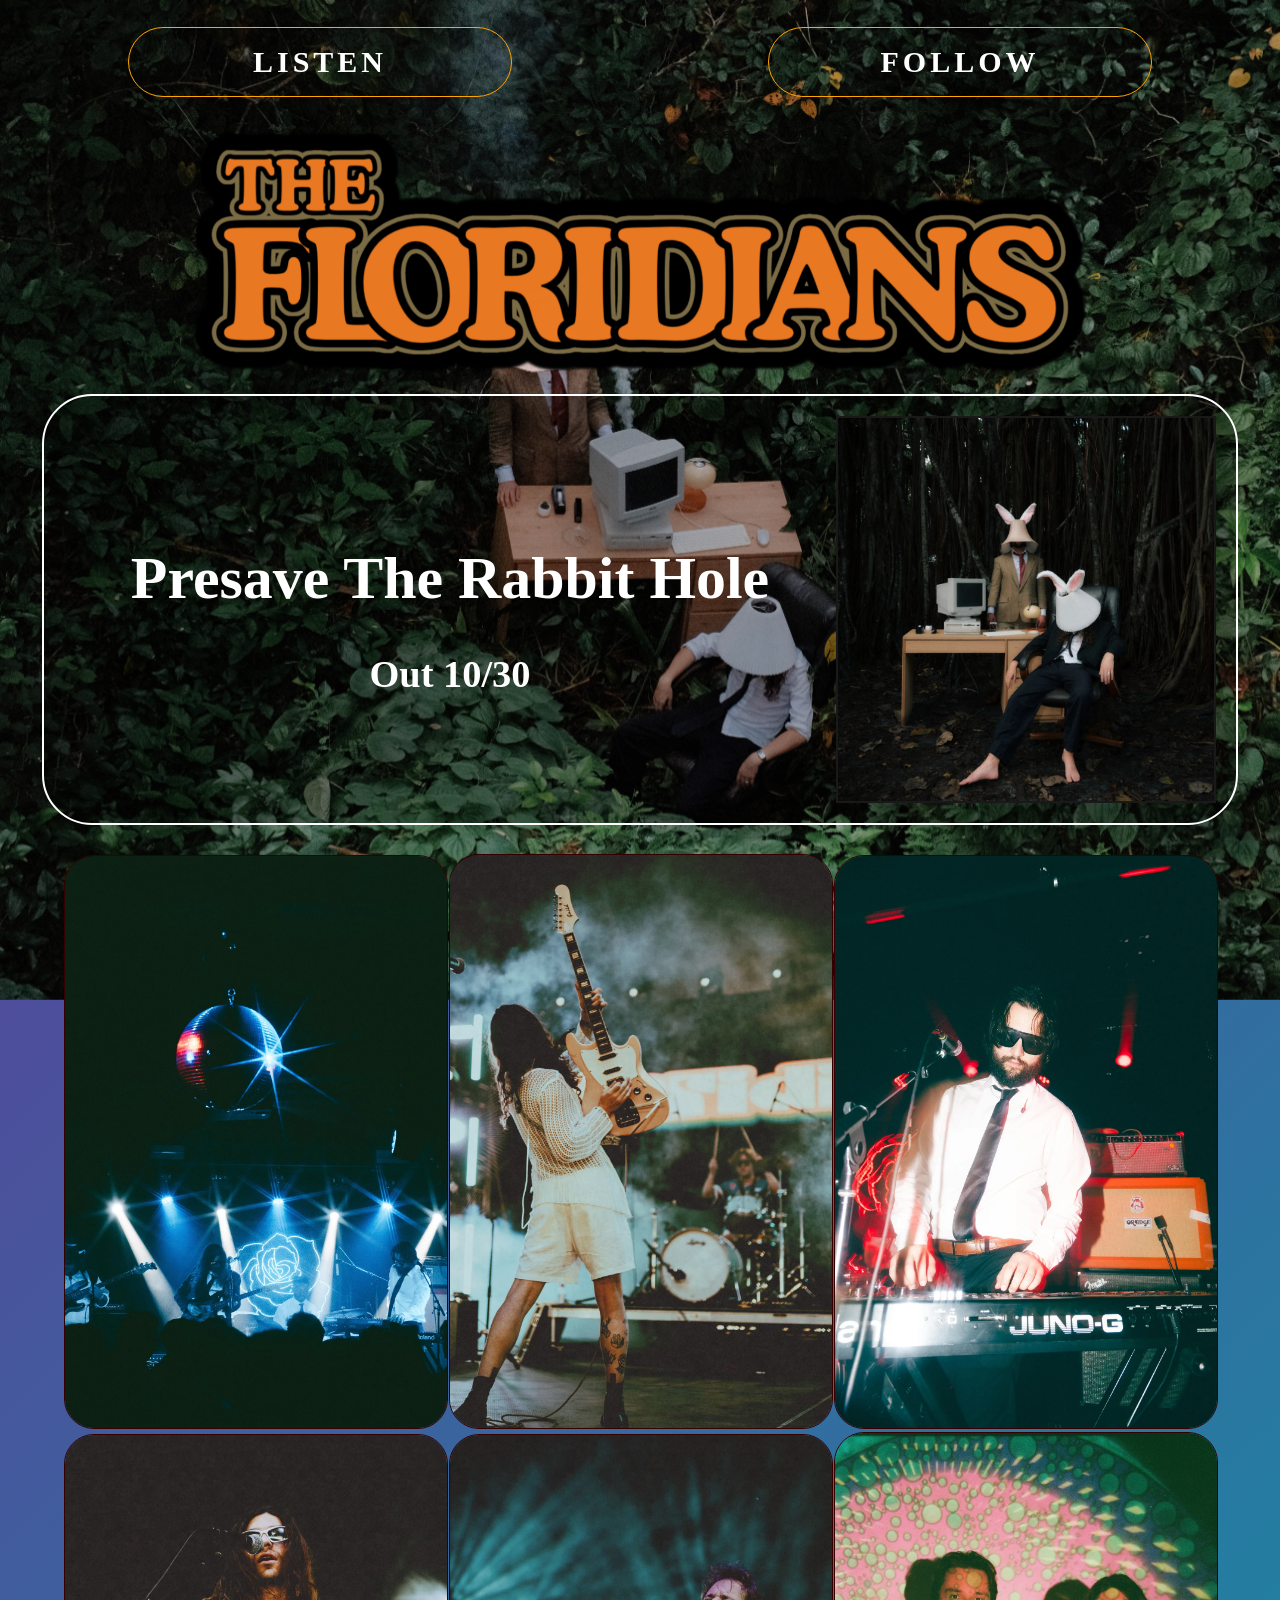
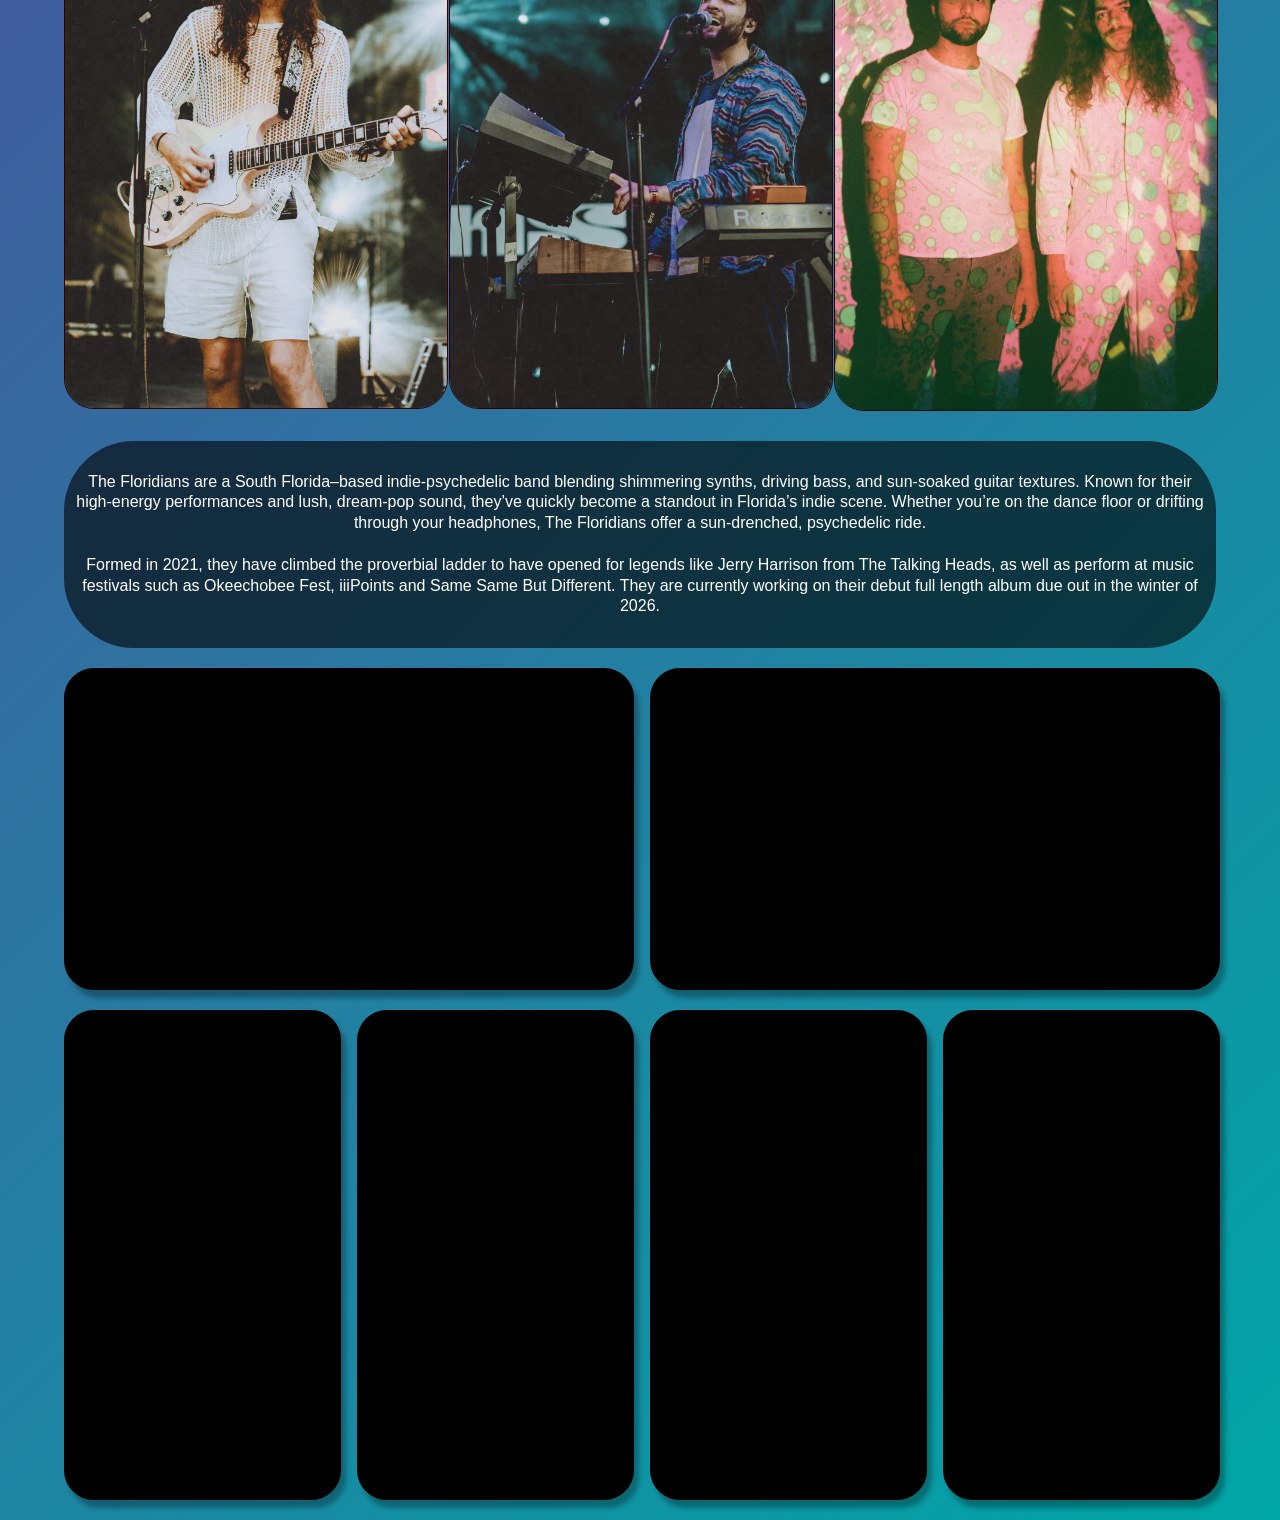
==== commit e65d8c49: "Faster Loading" ====
--- a/index.html
+++ b/index.html
@@ -48,7 +48,7 @@
 		<dialog class="streamingPlatformPopup" id="socialsPopup">
 
 				<video class="popupBackgroundVideo" autoplay muted loop playsinline>
-					<source src="FloridiansPictures/3p_reel_floridians.mov" type="video/mp4">
+					<source src="FloridiansPictures/3p_reel_floridians.mp4" type="video/mp4">
 				</video>
 
 			<div class="popupContent">
@@ -128,7 +128,7 @@
 					<h3>Presave The Rabbit Hole</h3>
 					<p>Out 10/30</p>
 				</div>
-				<img class="newReleaseImage" src="FloridiansPictures/IMG_8281.JPEG" alt="New Release">
+				<img class="newReleaseImage" src="FloridiansPictures/IMG_8281.webp" alt="New Release">
 			</a>
 
 <!--			<button class="newReleaseContainer" id="openNewRelease">-->
@@ -139,7 +139,7 @@
 <!--			<dialog class="streamingPlatformPopup" id="newReleaseStreaming">-->
 
 <!--				<video class="popupBackgroundVideo" autoplay muted loop playsinline>-->
-<!--					<source src="FloridiansPictures/IMG_8389 2.mov" type="video/mp4">-->
+<!--					<source src="FloridiansPictures/IMG_8389 2.mp4" type="video/mp4">-->
 <!--				</video>-->
 
 <!--				<div class="popupContent">-->
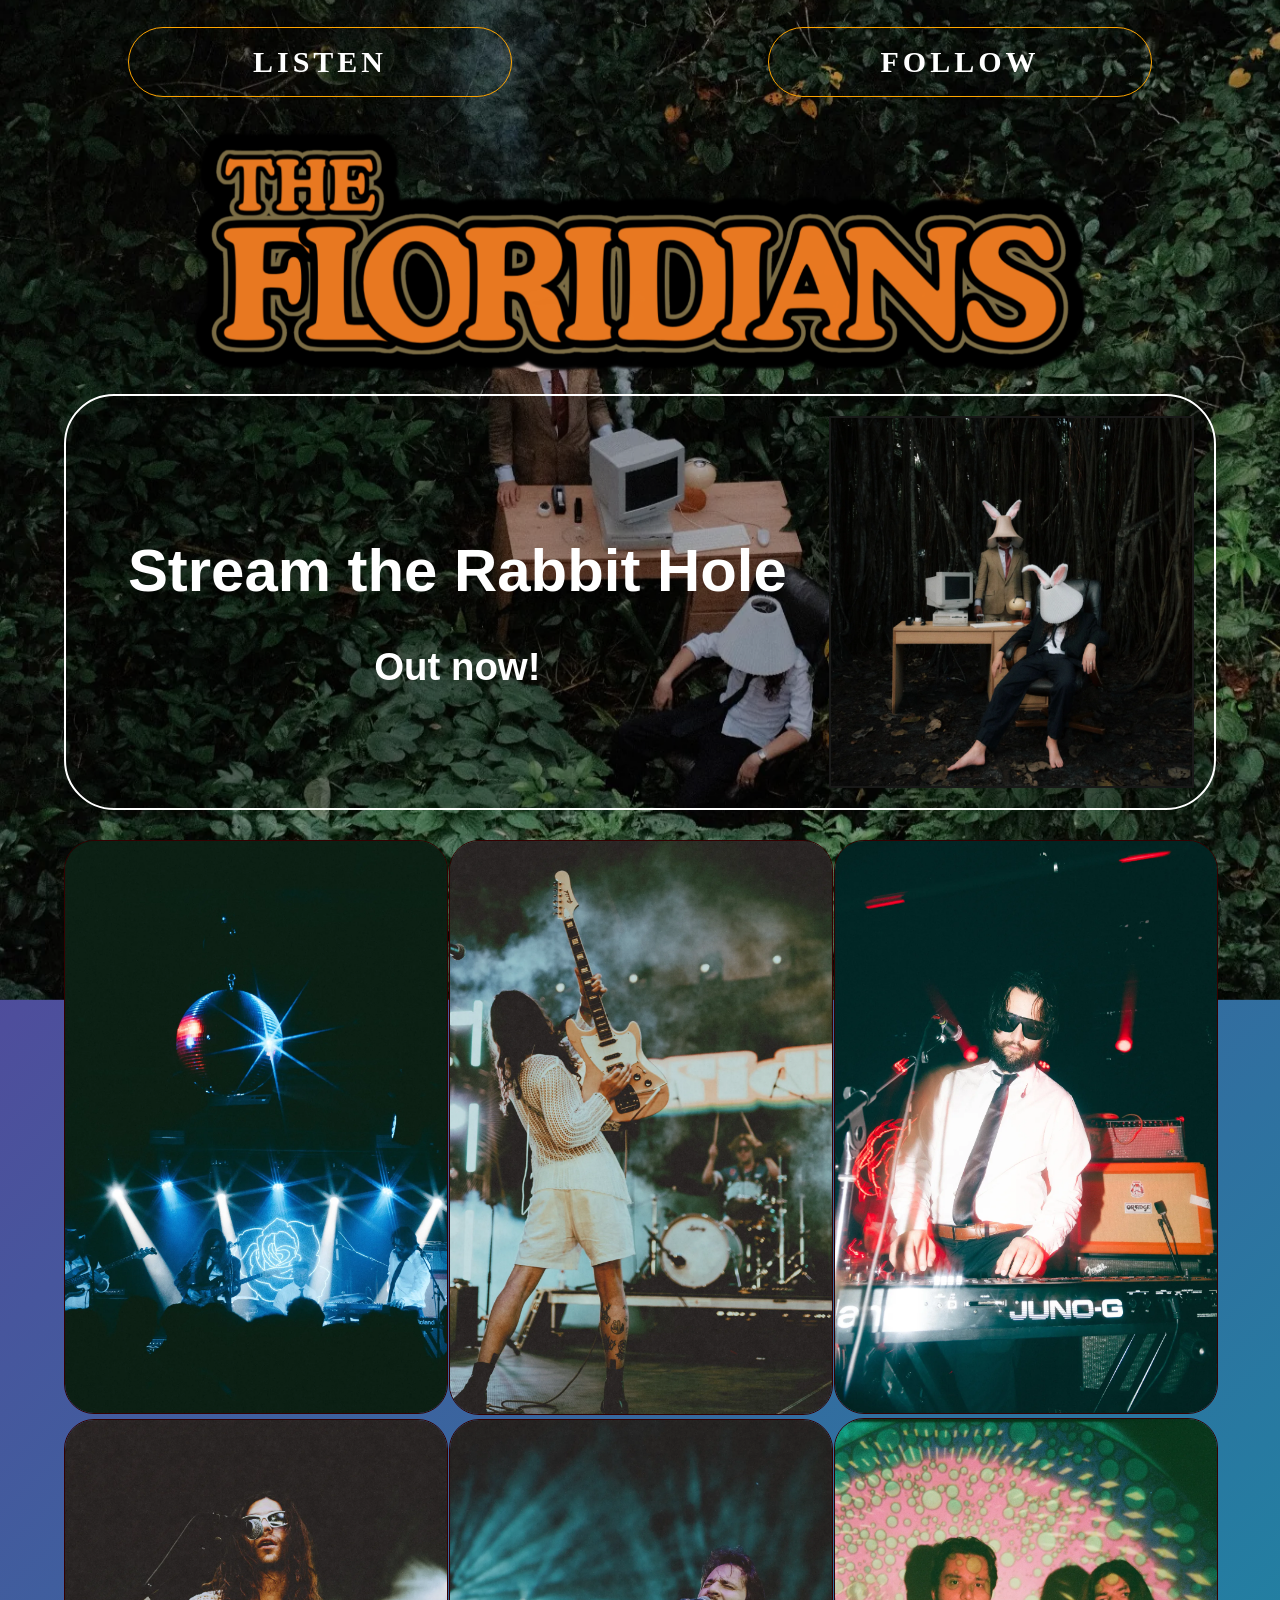
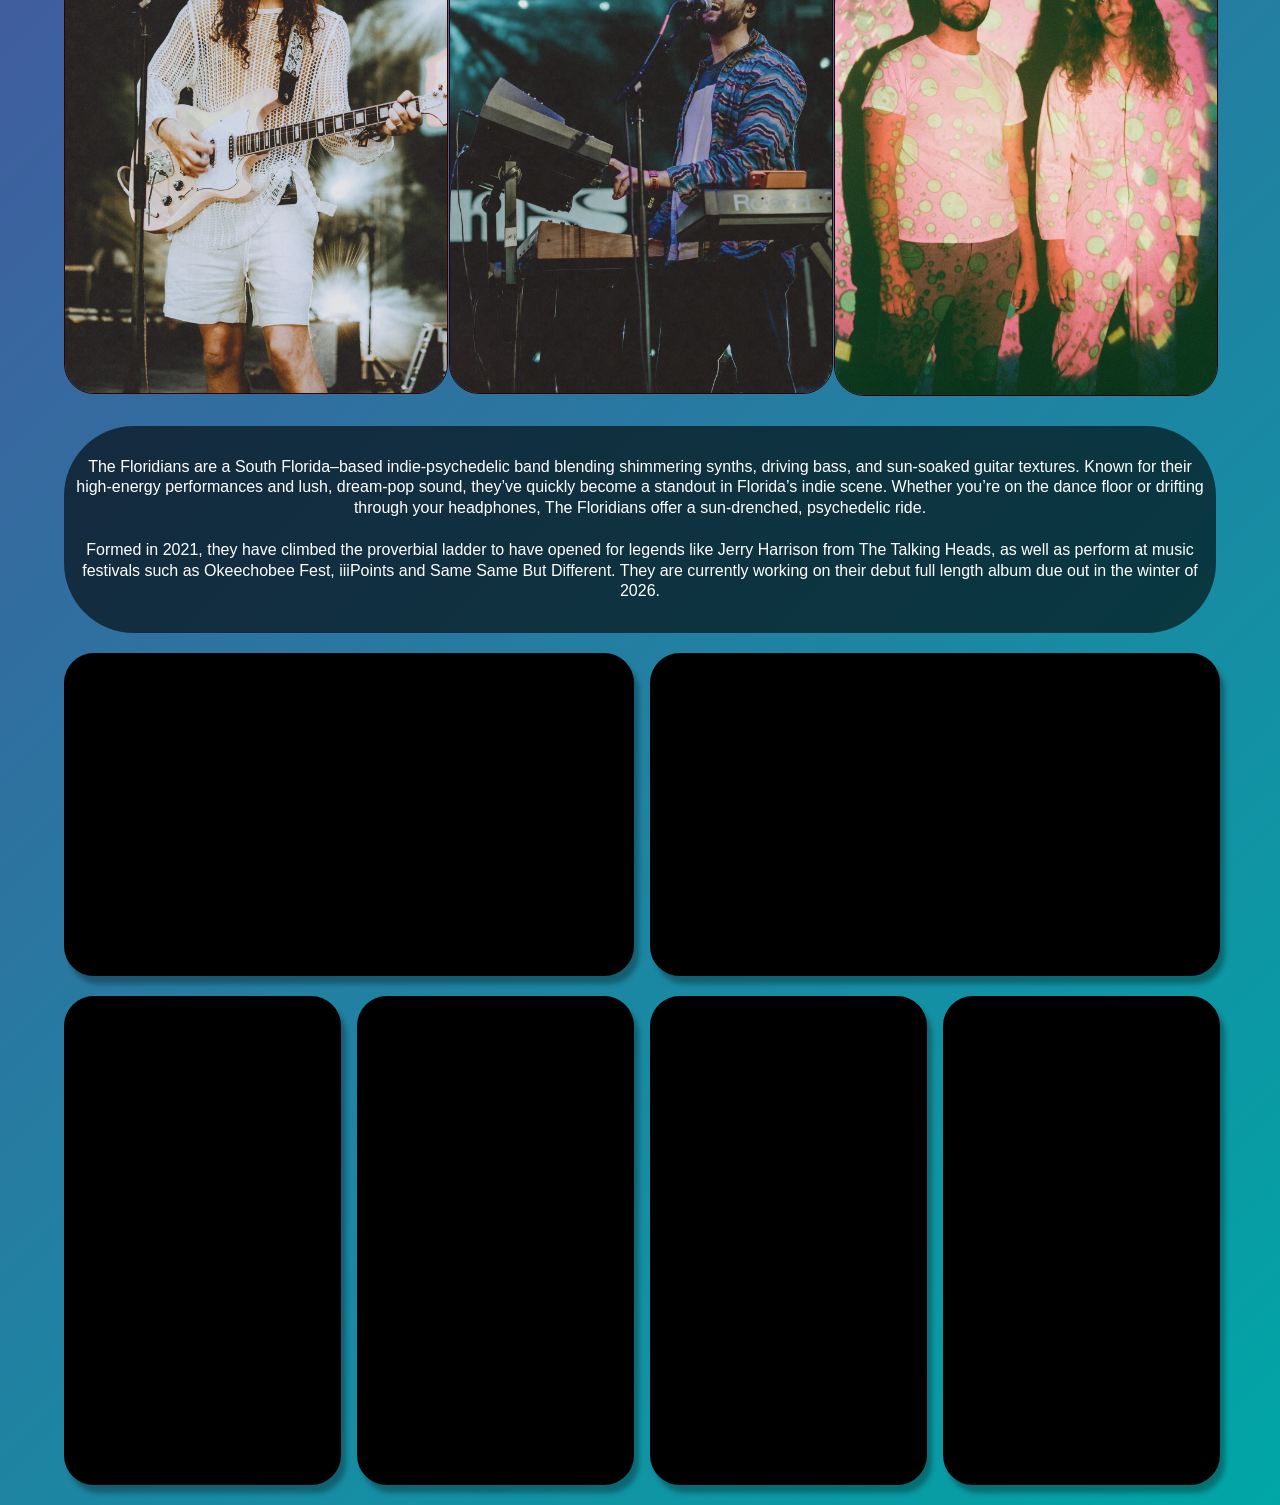
==== commit a6693634: "Update The Rabbit Hole Links" ====
--- a/index.html
+++ b/index.html
@@ -123,53 +123,51 @@
 				<img class="logo" src="FloridiansPictures/The_Floridians_cropped.svg" alt="">
 			</div>
 
-			<a class="newReleaseContainer" href="https://distrokid.com/hyperfollow/thefloridians/the-rabbit-hole?ref=release" target="_blank">
+			<button class="newReleaseContainer" id="openNewRelease">
 				<div class="newReleaseText">
-					<h3>Presave The Rabbit Hole</h3>
-					<p>Out 10/30</p>
+					<h3>Stream the Rabbit Hole</h3>
+					<p>Out now!</p>
 				</div>
 				<img class="newReleaseImage" src="FloridiansPictures/IMG_8281.webp" alt="New Release">
-			</a>
-
-<!--			<button class="newReleaseContainer" id="openNewRelease">-->
-<!--				<p class="newReleaseText">Stream the Rabbit Hole</p>-->
-<!--				<img class="newReleaseImage" src="FloridiansPictures/IMG_8281.JPEG" alt="New Release">-->
-<!--			</button>-->
-
-<!--			<dialog class="streamingPlatformPopup" id="newReleaseStreaming">-->
-
-<!--				<video class="popupBackgroundVideo" autoplay muted loop playsinline>-->
-<!--					<source src="FloridiansPictures/IMG_8389 2.mp4" type="video/mp4">-->
-<!--				</video>-->
-
-<!--				<div class="popupContent">-->
-<!--					<button class="popupCloseButton" id="closeNewRelease">X</button>-->
-<!--					<h2>Stream The Rabbit Hole</h2>-->
-<!--					<div class="streamingPlatformList">-->
-<!--						<a class="streamingPlatformLink" href="https://www.instagram.com/thefloridiansband?utm_source=ig_web_button_share_sheet&igsi=ZDNlZDc0MzIxNw==" target="_blank">-->
-<!--							<img class="streamingLogo" src="FloridiansPictures/socialsLogo/instagram.svg" alt="Instagram">-->
-<!--						</a>-->
-<!--						<a class="streamingPlatformLink" href="https://www.tiktok.com/@thefloridiansband" target="_blank">-->
-<!--							<img class="streamingLogo" src="FloridiansPictures/socialsLogo/tiktok.svg" alt="TikTok">-->
-<!--						</a>-->
-<!--						<a class="streamingPlatformLink" href="https://www.youtube.com/@TheFloridians" target="_blank">-->
-<!--							<img class="streamingLogo" src="FloridiansPictures/socialsLogo/youtube.svg" alt="YouTube">-->
-<!--						</a>-->
-<!--						<a class="streamingPlatformLink" href="https://www.facebook.com/thefloridiansband/" target="_blank">-->
-<!--							<img class="streamingLogo" src="FloridiansPictures/socialsLogo/facebook.svg" alt="Facebook">-->
-<!--						</a>-->
-<!--						<a class="streamingPlatformLink" href="https://x.com/thefloridiansx" target="_blank">-->
-<!--							<img class="streamingLogo" src="FloridiansPictures/socialsLogo/x.svg" alt="X">-->
-<!--						</a>-->
-<!--						<a class="streamingPlatformLink" href="https://thefloridians.bandcamp.com/" target="_blank">-->
-<!--							<img class="streamingLogo" src="FloridiansPictures/socialsLogo/bandcamp.svg" alt="BandCamp">-->
-<!--						</a>-->
-<!--						<a class="streamingPlatformLink" href="https://www.threads.com/@thefloridiansband" target="_blank">-->
-<!--							<img class="streamingLogo" src="FloridiansPictures/socialsLogo/threads.png" alt="Threads">-->
-<!--						</a>-->
-<!--					</div>-->
-<!--				</div>-->
-<!--			</dialog>-->
+			</button>
+
+			<dialog class="streamingPlatformPopup" id="newReleaseStreaming">
+
+				<video class="popupBackgroundVideo" autoplay muted loop playsinline>
+					<source src="FloridiansPictures/IMG_8389 2.mp4" type="video/mp4">
+				</video>
+
+				<div class="popupContent">
+					<button class="popupCloseButton" id="closeNewRelease">X</button>
+					<h2>Stream The Rabbit Hole</h2>
+					<div class="streamingPlatformList">
+						<a class="streamingPlatformLink" href="https://open.spotify.com/track/0axcg7ecNmkxsn1mJqnm7B?si=338fa987f8b440ff" target="_blank">
+							<img class="streamingLogo" src="FloridiansPictures/streamingLogos/spotify.svg" alt="Spotify">
+						</a>
+						<a class="streamingPlatformLink" href="https://music.apple.com/us/album/the-rabbit-hole-single/6827242916" target="_blank">
+							<img class="streamingLogo" src="FloridiansPictures/streamingLogos/apple-music.svg" alt="Apple Music">
+						</a>
+						<a class="streamingPlatformLink" href="https://tidal.com/album/573301972/u" target="_blank">
+							<img class="streamingLogo" src="FloridiansPictures/streamingLogos/tidal.svg" alt="Tidal">
+						</a>
+						<a class="streamingPlatformLink" href="https://soundcloud.com/thefloridiansband" target="_blank">
+							<img class="streamingLogo" src="FloridiansPictures/streamingLogos/soundcloud.svg" alt="SoundCloud">
+						</a>
+						<a class="streamingPlatformLink" href="https://www.youtube.com/watch?v=vKQkdQhHk3E&list=OLAK5uy_mToWjMo5ULiEQOnh0Lcgl5lPXPcyv81ls" target="_blank">
+							<img class="streamingLogo" src="FloridiansPictures/streamingLogos/youtube-music.svg" alt="YouTube Music">
+						</a>
+						<a class="streamingPlatformLink" href="https://music.amazon.com/albums/B0HPD1RJ66?ref=dm_sh_TUzKy0cXMvJpJyeDzCZuZcJ0o" target="_blank">
+							<img class="streamingLogo" src="FloridiansPictures/streamingLogos/amazon-music.webp" alt="Amazon Music">
+						</a>
+						<a class="streamingPlatformLink" href="https://www.pandora.com/artist/the-floridians/ARnqcPn7gpn7tV" target="_blank">
+							<img class="streamingLogo" src="FloridiansPictures/streamingLogos/pandora.svg" alt="Pandora">
+						</a>
+						<a class="streamingPlatformLink" href="https://www.iheart.com/artist/the-floridians-37706692/songs/the-rabbit-hole-443043208/" target="_blank">
+							<img class="streamingLogo" src="FloridiansPictures/streamingLogos/iheart.svg" alt="iHeart">
+						</a>
+					</div>
+				</div>
+			</dialog>
 
 			<section class="promoPicContainer">
 				<h1 class="promoPicTitle"></h1>
--- a/CSS/general.css
+++ b/CSS/general.css
@@ -19,7 +19,7 @@
     bottom: -100px;
     left: 0;
 
-    background-image: url("../FloridiansPictures/IMG_8274.JPG");
+    background-image: url("../FloridiansPictures/IMG_8274.webp");
     background-position: center;
     background-size: cover;
     background-repeat: no-repeat;
